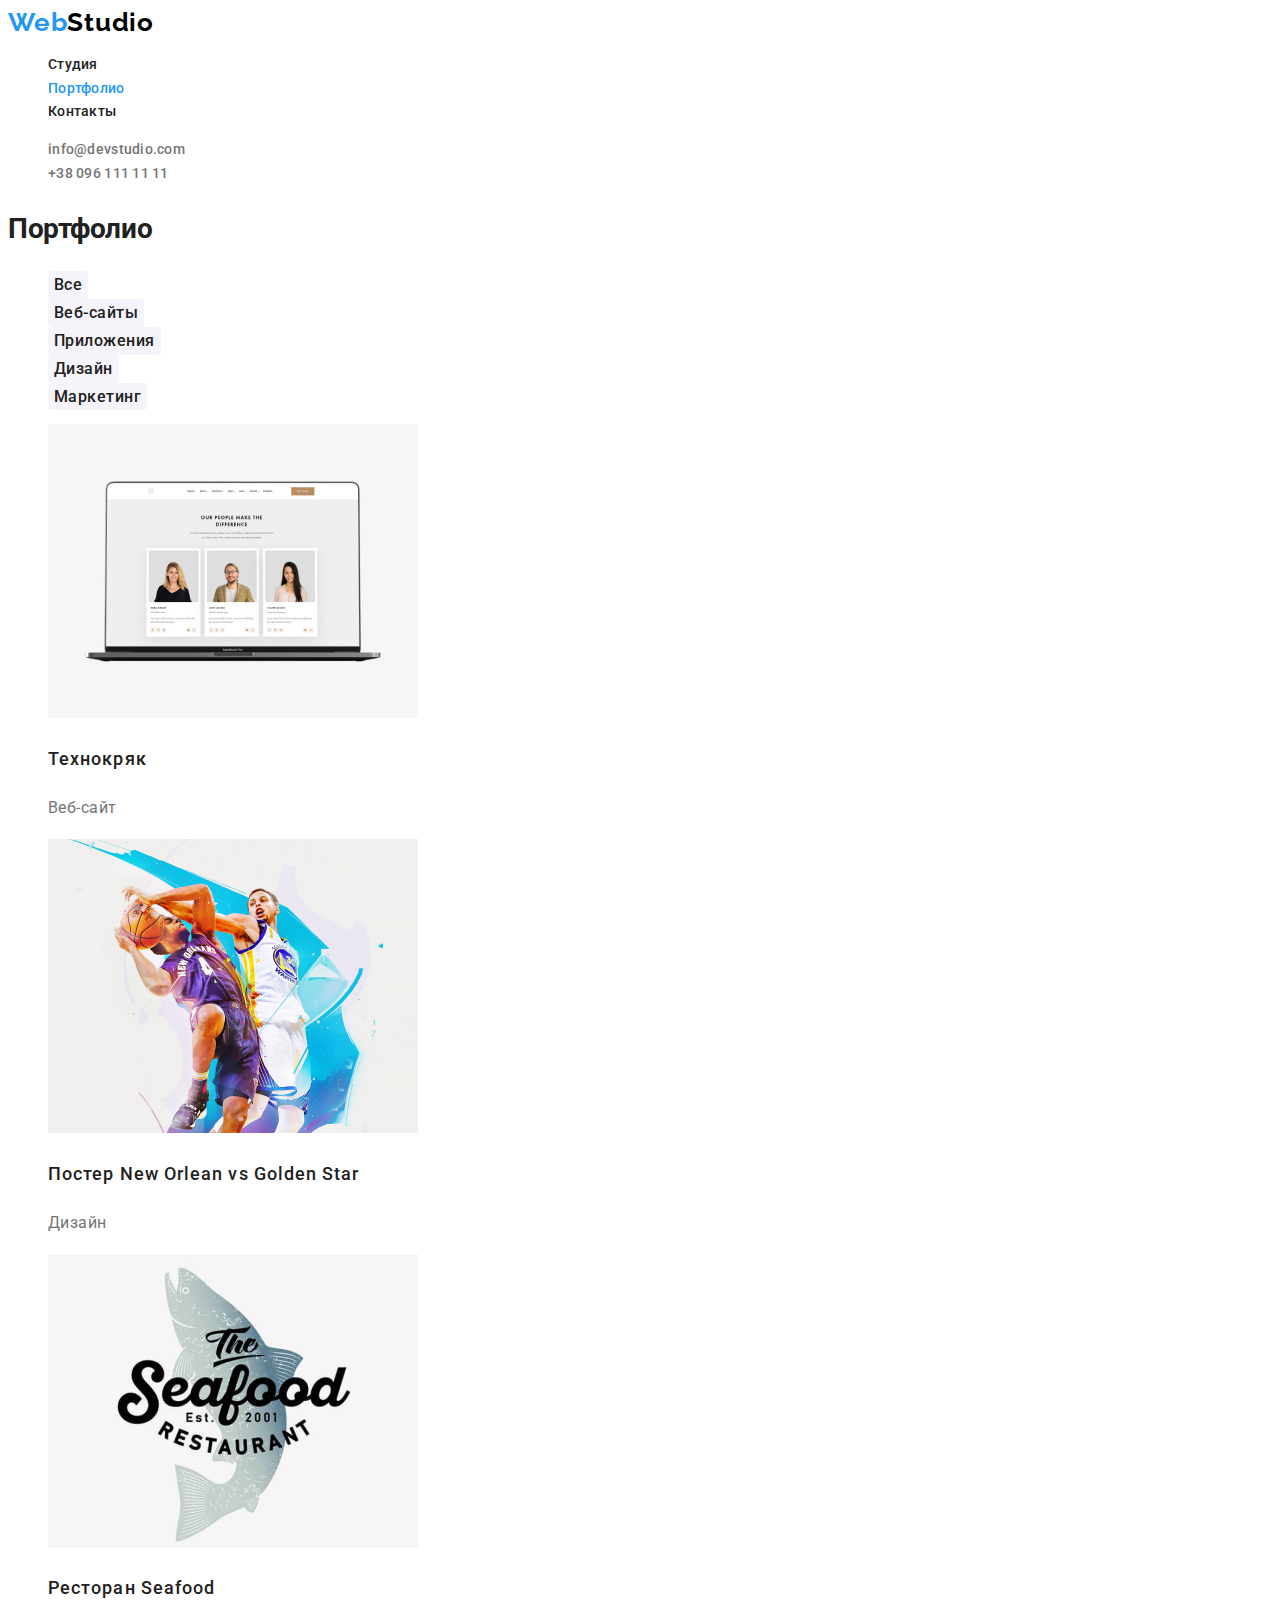
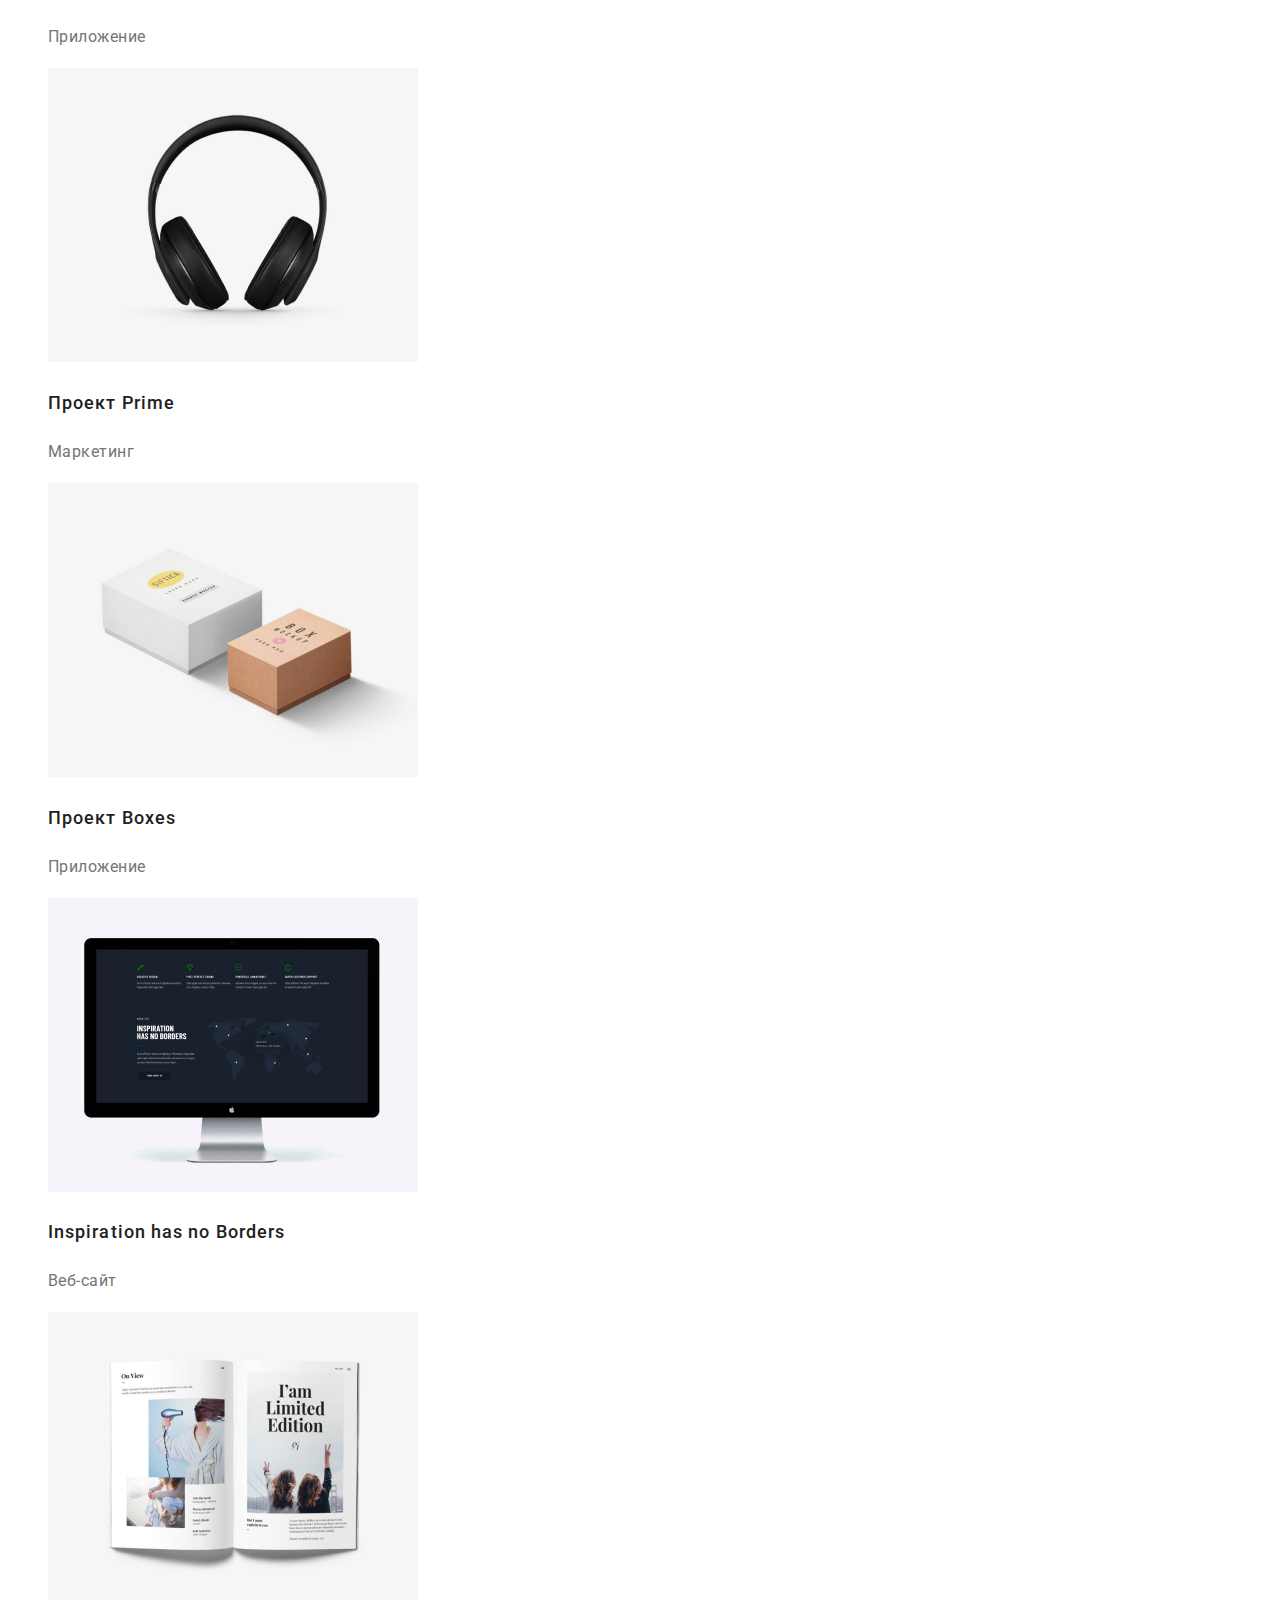
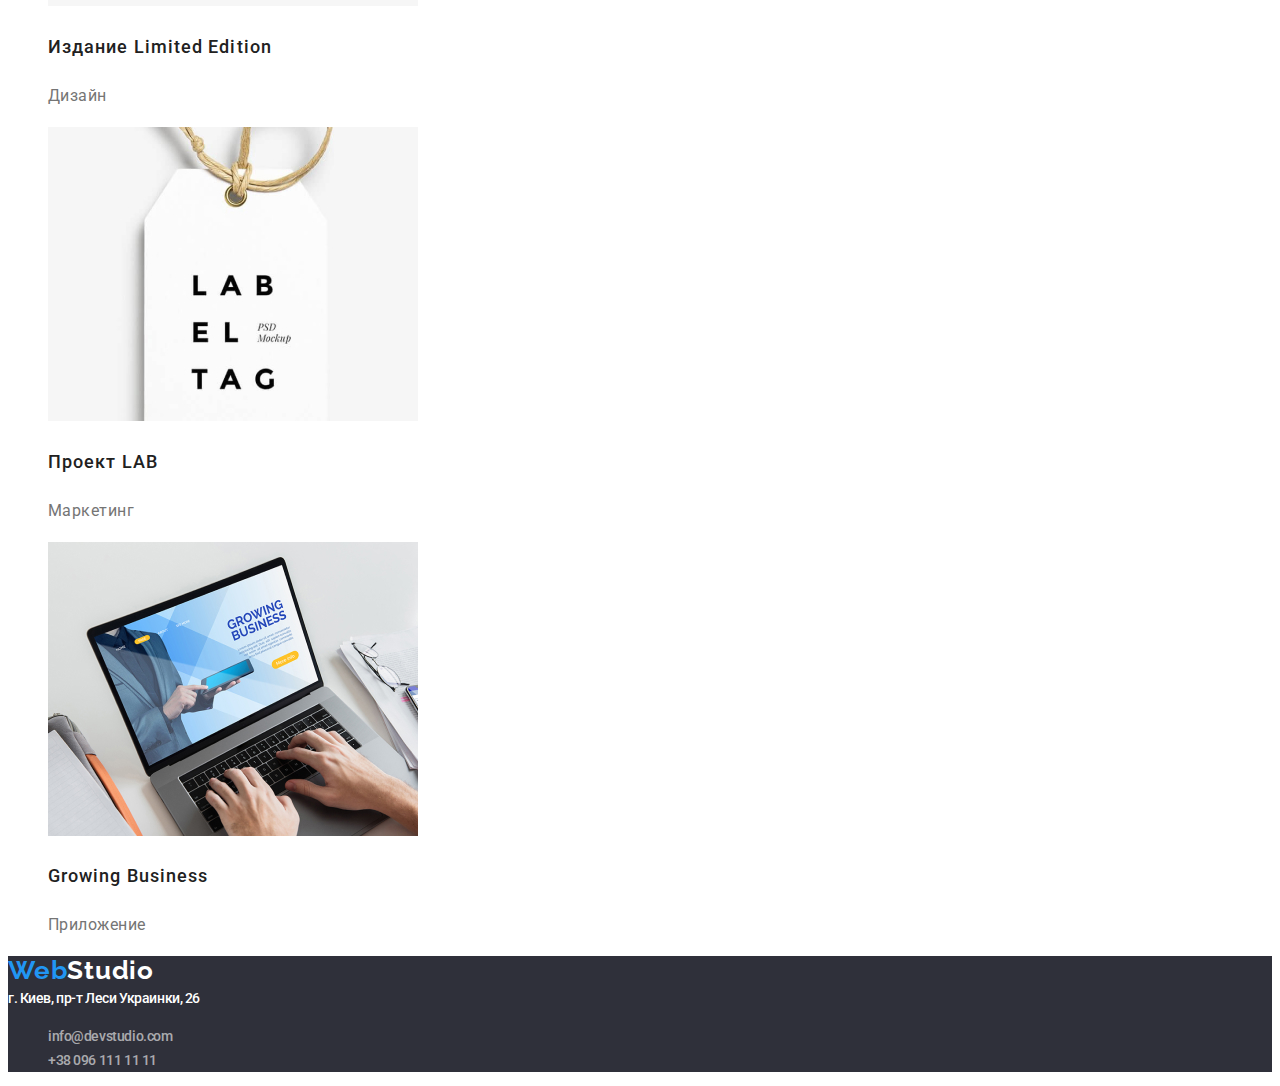
==== portfolio.html @ 0f97ceca "Adding files" ====
<!DOCTYPE html>
<html lang="en">
  <head>
    <meta charset="UTF-8" />
    <meta http-equiv="X-UA-Compatible" content="IE=edge" />
    <meta name="viewport" content="width=device-width, initial-scale=1.0" />
    <title>WebStudio</title>
    <link rel="preconnect" href="https://fonts.googleapis.com" />
    <link rel="preconnect" href="https://fonts.gstatic.com" crossorigin />
    <link
      href="https://fonts.googleapis.com/css2?family=Raleway:wght@700&family=Roboto:wght@400;500;700;900&display=swap"
      rel="stylesheet"
    />
    <link rel="stylesheet" href="./css/styles.css" />
  </head>
  <body class="portbody">
    <!-- Header -->
    <header>
      <nav>
        <!-- Logo -->
        <a href="./index.html" class="logo">
          <span class="logoweb">Web</span>Studio
        </a>
        <!-- Buttons -->
        <ul>
          <li>
            <a href="./index.html" class="buttons linkcolor"> Студия </a>
          </li>
          <li>
            <a href="./portfolio.html" class="buttons linkcolor current">
              Портфолио
            </a>
          </li>
          <li>
            <a href="" class="buttons linkcolor"> Контакты </a>
          </li>
        </ul>
      </nav>
      <!-- Contacts -->
      <ul>
        <li>
          <a href="mailto:info@devstudio.com" class="buttons contactcolor">
            info@devstudio.com
          </a>
        </li>
        <li>
          <a href="tel:+380961111111" class="buttons contactcolor">
            +38 096 111 11 11
          </a>
        </li>
      </ul>
    </header>
    <main>
      <h1>Портфолио</h1>
      <ul>
        <li><button type="button">Все</button></li>
        <li><button type="button">Веб-сайты</button></li>
        <li><button type="button">Приложения</button></li>
        <li><button type="button">Дизайн</button></li>
        <li><button type="button">Маркетинг</button></li>
      </ul>
      <ul>
        <li>
          <img src="./images/img.jpg" alt="laptop" width="370" />
          <h2>Технокряк</h2>
          <p>Веб-сайт</p>
        </li>
        <li>
          <img src="./images/img-1.jpg" alt="laptop" width="370" />
          <h2>Постер New Orlean vs Golden Star</h2>
          <p>Дизайн</p>
        </li>
        <li>
          <img src="./images/img-2.jpg" alt="laptop" width="370" />
          <h2>Ресторан Seafood</h2>
          <p>Приложение</p>
        </li>
        <li>
          <img src="./images/img-3.jpg" alt="laptop" width="370" />
          <h2>Проект Prime</h2>
          <p>Маркетинг</p>
        </li>
        <li>
          <img src="./images/img-4.jpg" alt="laptop" width="370" />
          <h2>Проект Boxes</h2>
          <p>Приложение</p>
        </li>
        <li>
          <img src="./images/img-5.jpg" alt="laptop" width="370" />
          <h2>Inspiration has no Borders</h2>
          <p>Веб-сайт</p>
        </li>
        <li>
          <img src="./images/img-6.jpg" alt="laptop" width="370" />
          <h2>Издание Limited Edition</h2>
          <p>Дизайн</p>
        </li>
        <li>
          <img src="./images/img-7.jpg" alt="laptop" width="370" />
          <h2>Проект LAB</h2>
          <p>Маркетинг</p>
        </li>
        <li>
          <img src="./images/img-8.jpg" alt="laptop" width="370" />
          <h2>Growing Business</h2>
          <p>Приложение</p>
        </li>
      </ul>
    </main>
    <footer class="banerbgcolor">
      <!-- Logo -->
      <a href="./index.html" class="logo">
        <span class="logoweb">Web</span><span class="studio">Studio</span>
      </a>
      <!--Adress-->
      <address class="adress">г. Киев, пр-т Леси Украинки, 26</address>
      <!-- Contacts -->
      <ul>
        <li>
          <a href="mailto:info@devstudio.com" class="contacts">
            info@devstudio.com
          </a>
        </li>
        <li>
          <a href="tel:+380961111111" class="contacts"> +38 096 111 11 11 </a>
        </li>
      </ul>
    </footer>
  </body>
</html>
---- css/styles.css ----
/* background: #212121;t
background: #FFFFFF;t
background: #757575;t
background: #2196F3;t

background: #000000;t
background: #F5F4FA;t
background: rgba(255, 255, 255, 0.6) ;t
 */
/* 
font-family: 'Raleway', sans-serif;
font-family: 'Roboto', sans-serif; */

:root {
  --first-text-color: #212121;
  --second-text-color: #ffffff;
  --third-text-color: #757575;
  --fourth-text-color: #2196f3;
  --fifth-text-color: #000000;
  --sixth-text-color: #f5f4fa;
  --seventh-text-color: rgba(255, 255, 255, 0.6);
  --eights-text-color: #2f303a;
}
body {
  background-color: var(--second-text-color);
  color: var(--third-text-color);

  font-family: Roboto, sans-serif;
  font-style: normal;
  font-weight: 500;
  letter-spacing: -0.03em;
  font-size: 14px;
  line-height: 1.7;
  list-style: none;
}

.hightitle,
.whatwedotitle,
.teamtitle,
.teammember {
  color: var(--first-text-color);
}
ul {
  list-style: none;
}
a {
  text-decoration: none;
}
/* Logo */

.logo {
  font-family: Raleway, sans-serif;
  font-weight: 700;
  font-size: 26px;
  line-height: 1.15;
  letter-spacing: 0.03em;
  color: var(--fifth-text-color);
}

/* Buttons */ /* Contacts */

.buttons {
  line-height: 1.14;
  letter-spacing: 0.02em;
}
.linkcolor {
  color: var(--first-text-color);
}
.contactcolor {
  color: var(--third-text-color);
}
.linkcolor:hover,
.contactcolor:hover,
.logoweb,
.current {
  color: var(--fourth-text-color);
}
/* Order banner */
.banerbgcolor {
  background-color: var(--eights-text-color);
  /* сделал чтоб видно было текст */
}
.banertitle,
.banerbutton,
.adress,
.studio,
.portbody button:hover,
.portbody button:focus {
  color: var(--second-text-color);
  font-style: normal;
}
.banertitle {
  font-family: Roboto, sans-serif;
  font-weight: 900;
  font-size: 44px;
  line-height: 1.36;
  text-align: center;
  letter-spacing: 0.06em;
  text-transform: uppercase;
}
.banerbutton {
  background-color: var(--fourth-text-color);
  font-family: Roboto, sans-serif;
  font-weight: 700;
  font-size: 16px;
  line-height: 1.87;
  display: flex;
  align-items: center;
  text-align: center;
  letter-spacing: 0.06em;
  cursor: pointer;
}
/* Highlights */
.hightitle {
  font-size: 14px;
  line-height: 1.14;
  letter-spacing: 0.03em;
  text-transform: uppercase;
}
/* What we do */
.whatwedotitle,
.teamtitle {
  font-size: 36px;
  line-height: 1.17;
  text-align: center;
  letter-spacing: 0.03em;
}
/* Team */
.teammember,
.teamrole {
  font-size: 16px;
  line-height: 1.19;
  text-align: center;
  letter-spacing: 0.03em;
}
.teamrole {
  font-weight: 400;
}

/* Contacts */
.contacts {
  color: var(--seventh-text-color);
}
main p {
  font-weight: 400;
}
/* -------------------------------------- */
/* Portfolio page */
.portbody {
  color: var(--first-text-color);
}

.portbody button {
  background-color: var(--sixth-text-color);
  color: var(--first-text-color);
  font-family: Roboto, sans-serif;
  font-weight: 500;
  font-size: 16px;
  line-height: 1.62;
  text-align: center;
  letter-spacing: 0.03em;
  cursor: pointer;
  border-style: none;
  border-radius: 4px;
}
.portbody button:hover,
.portbody button:focus {
  background-color: var(--fourth-text-color);
  box-shadow: 0 4px 2px -1px rgba(172, 186, 198, 0.418);
}
.portbody h2 {
  font-weight: 500;
  font-size: 18px;
  line-height: 2;
  letter-spacing: 0.06em;
}
.portbody p {
  color: var(--third-text-color);
  font-weight: 400;
  font-size: 16px;
  line-height: 1.87;
  letter-spacing: 0.03em;
}
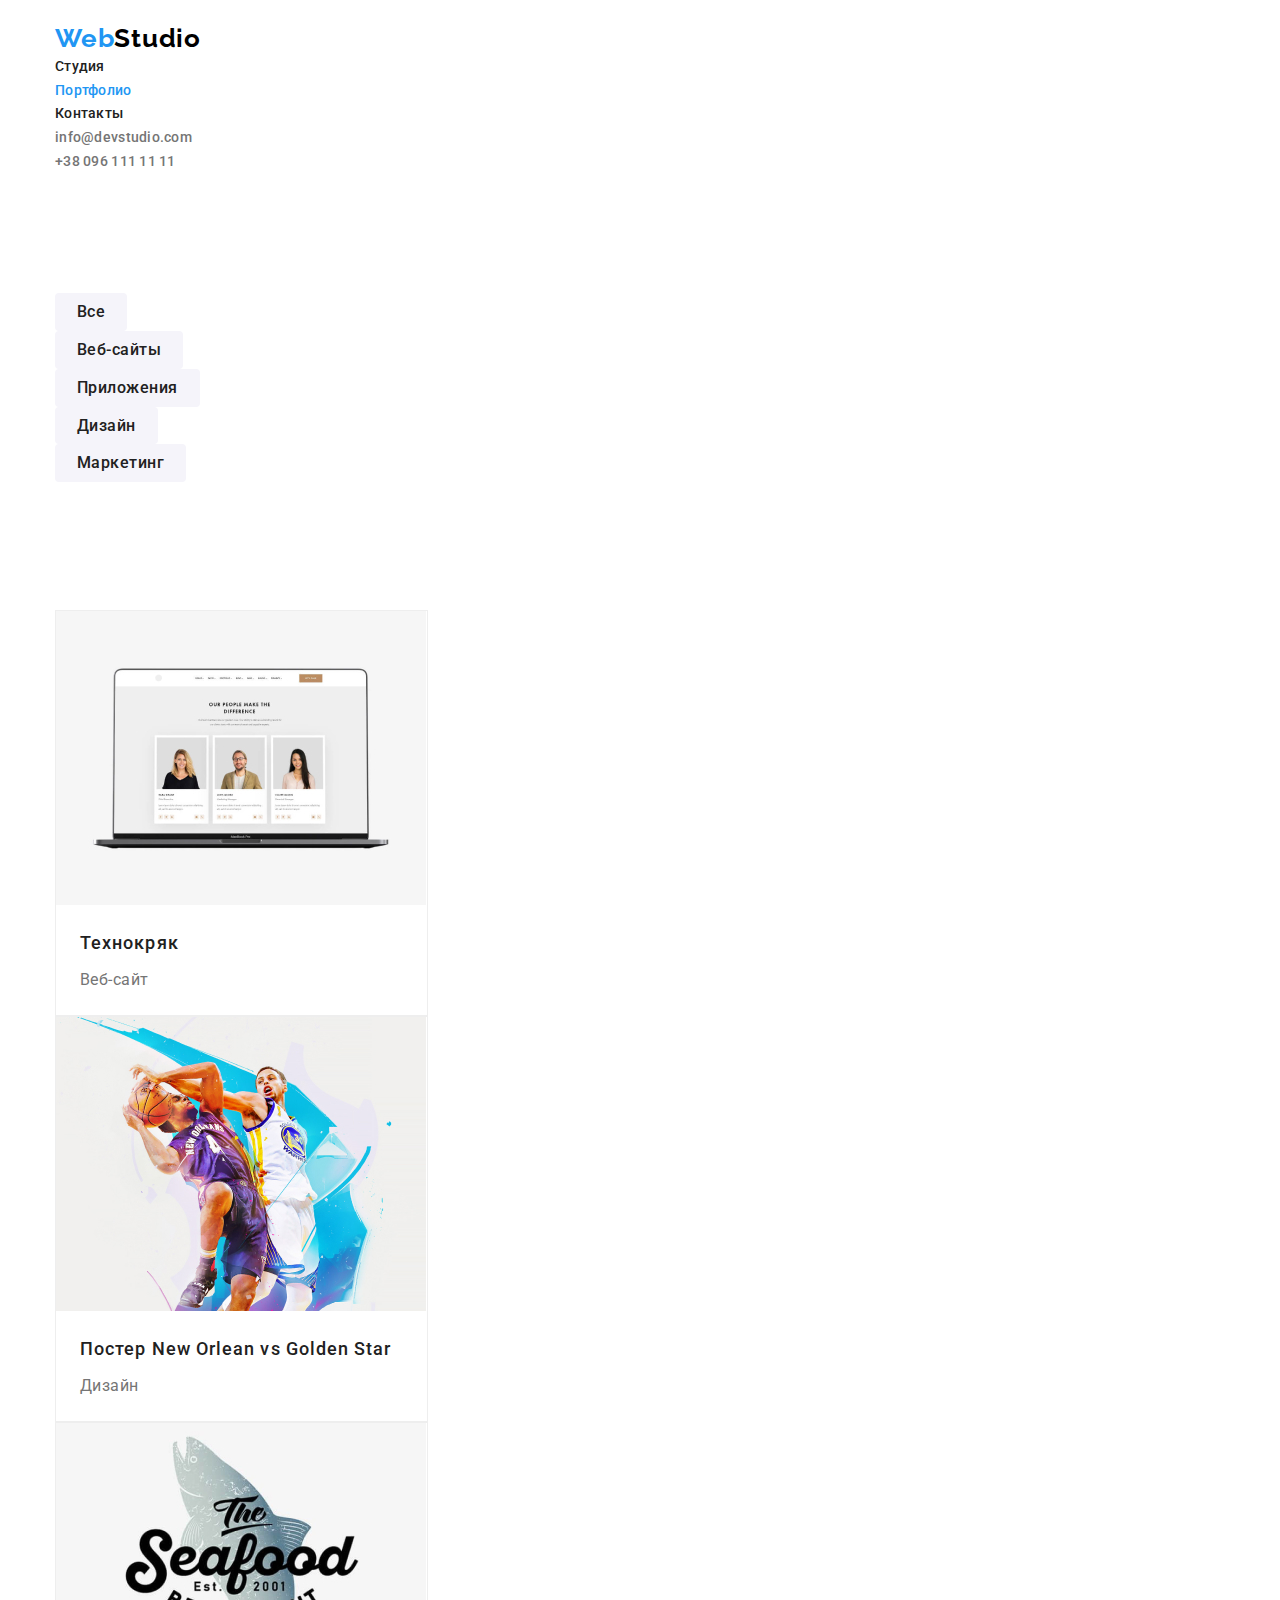
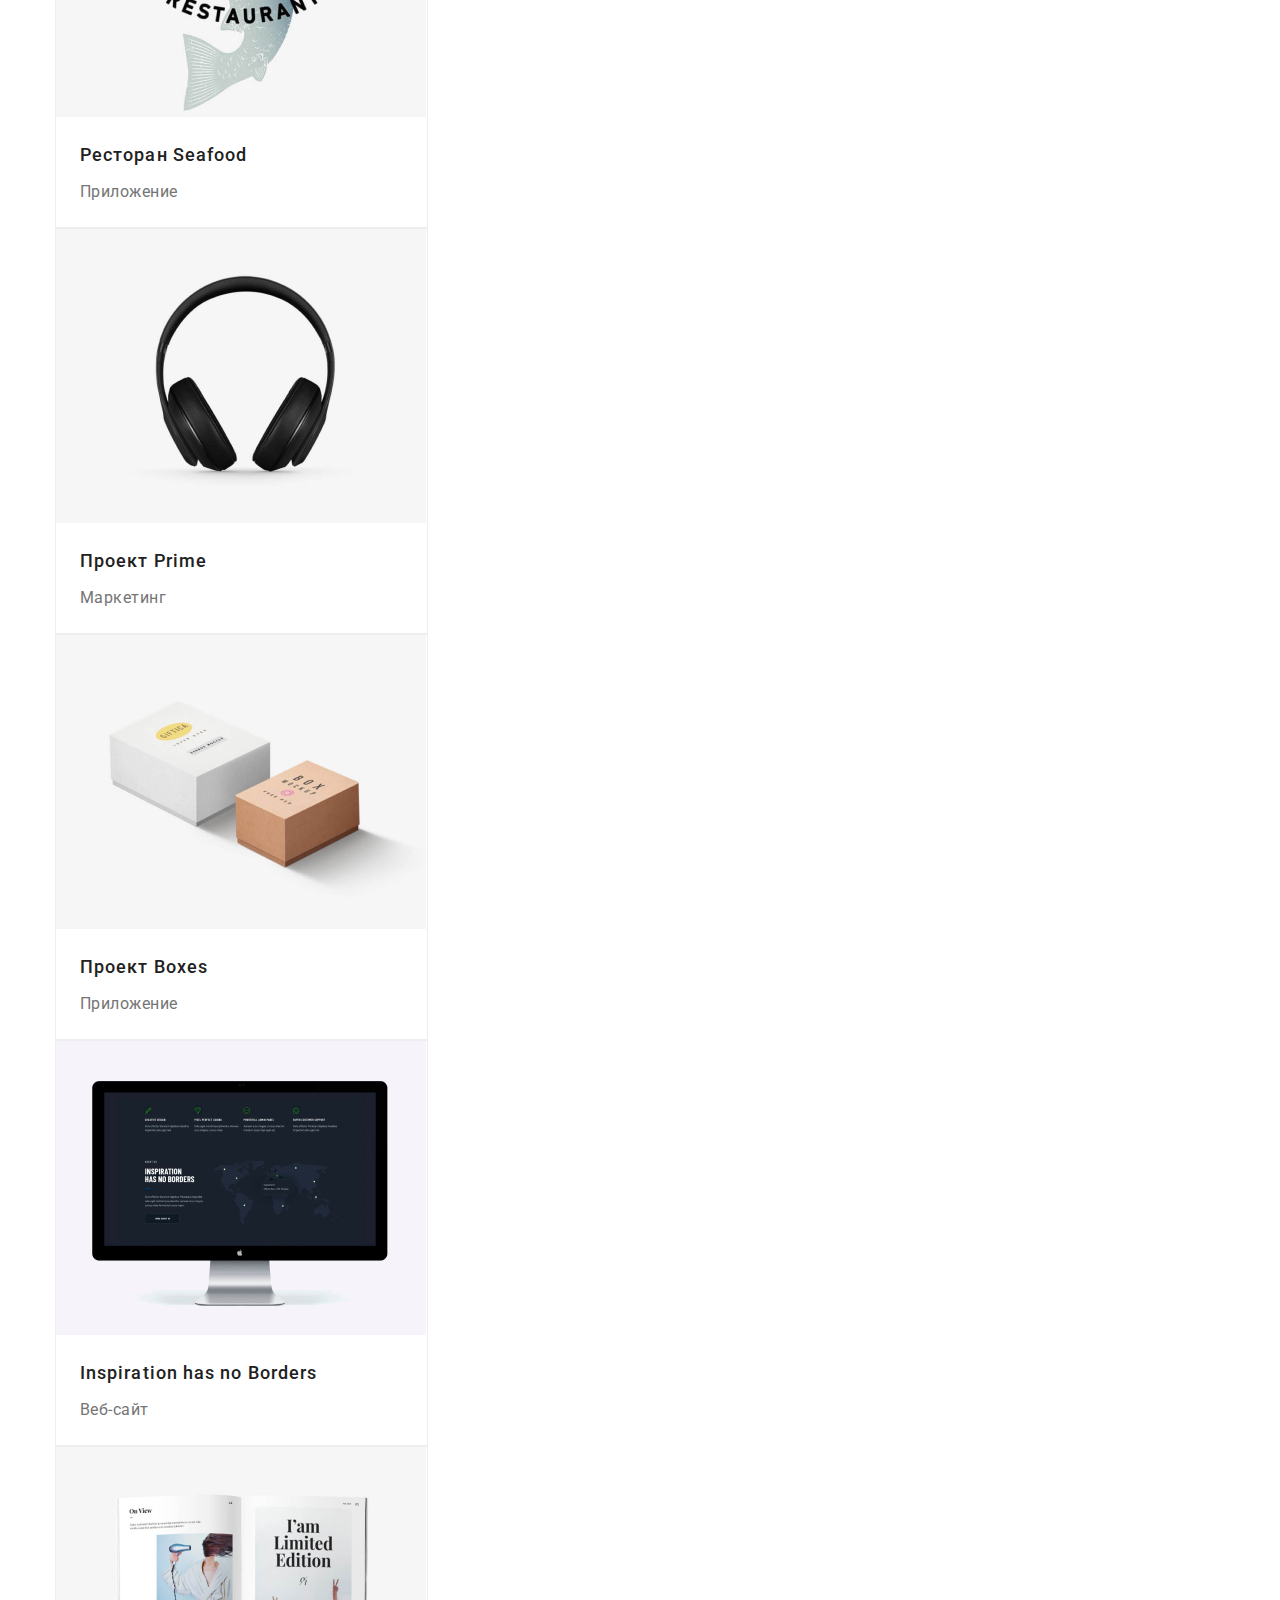
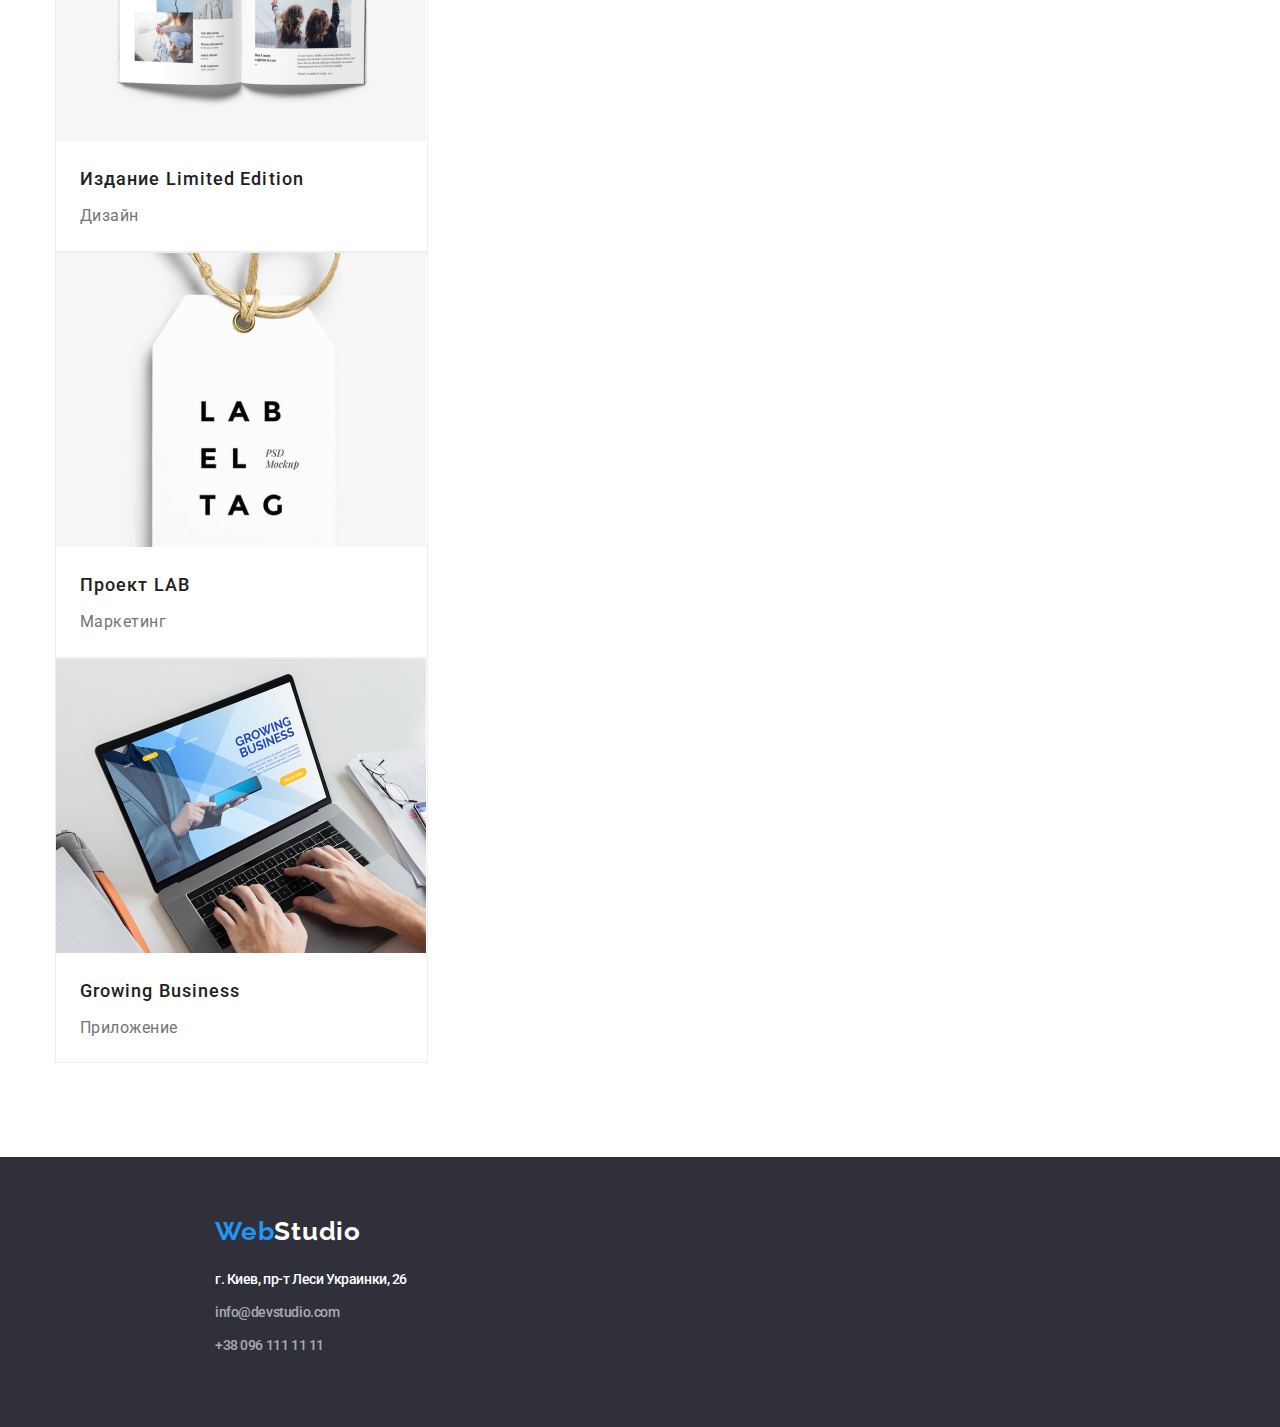
==== commit 197e243a: "Adding block model" ====
--- a/portfolio.html
+++ b/portfolio.html
@@ -11,120 +11,131 @@
       href="https://fonts.googleapis.com/css2?family=Raleway:wght@700&family=Roboto:wght@400;500;700;900&display=swap"
       rel="stylesheet"
     />
+    <link
+      rel="stylesheet"
+      href="https://cdnjs.cloudflare.com/ajax/libs/modern-normalize/0.6.0/modern-normalize.min.css"
+    />
+    <link rel="stylesheet" href="./css/res.css" />
     <link rel="stylesheet" href="./css/styles.css" />
   </head>
   <body class="portbody">
     <!-- Header -->
     <header>
-      <nav>
-        <!-- Logo -->
-        <a href="./index.html" class="logo">
-          <span class="logoweb">Web</span>Studio
-        </a>
-        <!-- Buttons -->
+      <div class="container header-pos">
+        <nav>
+          <!-- Logo -->
+          <a href="./index.html" class="logo">
+            <span class="logoweb">Web</span>Studio
+          </a>
+          <!-- Buttons -->
+          <ul>
+            <li>
+              <a href="./index.html" class="buttons linkcolor"> Студия </a>
+            </li>
+            <li>
+              <a href="./portfolio.html" class="buttons linkcolor current">
+                Портфолио
+              </a>
+            </li>
+            <li>
+              <a href="" class="buttons linkcolor"> Контакты </a>
+            </li>
+          </ul>
+        </nav>
+        <!-- Contacts -->
         <ul>
           <li>
-            <a href="./index.html" class="buttons linkcolor"> Студия </a>
-          </li>
-          <li>
-            <a href="./portfolio.html" class="buttons linkcolor current">
-              Портфолио
+            <a href="mailto:info@devstudio.com" class="buttons contactcolor">
+              info@devstudio.com
             </a>
           </li>
           <li>
-            <a href="" class="buttons linkcolor"> Контакты </a>
+            <a href="tel:+380961111111" class="buttons contactcolor">
+              +38 096 111 11 11
+            </a>
           </li>
         </ul>
-      </nav>
-      <!-- Contacts -->
-      <ul>
-        <li>
-          <a href="mailto:info@devstudio.com" class="buttons contactcolor">
-            info@devstudio.com
-          </a>
-        </li>
-        <li>
-          <a href="tel:+380961111111" class="buttons contactcolor">
-            +38 096 111 11 11
-          </a>
-        </li>
-      </ul>
+      </div>
     </header>
     <main>
-      <h1>Портфолио</h1>
-      <ul>
-        <li><button type="button">Все</button></li>
-        <li><button type="button">Веб-сайты</button></li>
-        <li><button type="button">Приложения</button></li>
-        <li><button type="button">Дизайн</button></li>
-        <li><button type="button">Маркетинг</button></li>
-      </ul>
-      <ul>
-        <li>
-          <img src="./images/img.jpg" alt="laptop" width="370" />
-          <h2>Технокряк</h2>
-          <p>Веб-сайт</p>
-        </li>
-        <li>
-          <img src="./images/img-1.jpg" alt="laptop" width="370" />
-          <h2>Постер New Orlean vs Golden Star</h2>
-          <p>Дизайн</p>
-        </li>
-        <li>
-          <img src="./images/img-2.jpg" alt="laptop" width="370" />
-          <h2>Ресторан Seafood</h2>
-          <p>Приложение</p>
-        </li>
-        <li>
-          <img src="./images/img-3.jpg" alt="laptop" width="370" />
-          <h2>Проект Prime</h2>
-          <p>Маркетинг</p>
-        </li>
-        <li>
-          <img src="./images/img-4.jpg" alt="laptop" width="370" />
-          <h2>Проект Boxes</h2>
-          <p>Приложение</p>
-        </li>
-        <li>
-          <img src="./images/img-5.jpg" alt="laptop" width="370" />
-          <h2>Inspiration has no Borders</h2>
-          <p>Веб-сайт</p>
-        </li>
-        <li>
-          <img src="./images/img-6.jpg" alt="laptop" width="370" />
-          <h2>Издание Limited Edition</h2>
-          <p>Дизайн</p>
-        </li>
-        <li>
-          <img src="./images/img-7.jpg" alt="laptop" width="370" />
-          <h2>Проект LAB</h2>
-          <p>Маркетинг</p>
-        </li>
-        <li>
-          <img src="./images/img-8.jpg" alt="laptop" width="370" />
-          <h2>Growing Business</h2>
-          <p>Приложение</p>
-        </li>
-      </ul>
+      <div class="container">
+        <h1 hidden>Портфолио</h1>
+        <ul class="buttonsfilt">
+          <li><button type="button">Все</button></li>
+          <li><button type="button">Веб-сайты</button></li>
+          <li><button type="button">Приложения</button></li>
+          <li><button type="button">Дизайн</button></li>
+          <li><button type="button">Маркетинг</button></li>
+        </ul>
+        <ul class="portlist section">
+          <li>
+            <img src="./images/img.jpg" alt="laptop" width="370" />
+            <h2>Технокряк</h2>
+            <p>Веб-сайт</p>
+          </li>
+          <li>
+            <img src="./images/img-1.jpg" alt="laptop" width="370" />
+            <h2>Постер New Orlean vs Golden Star</h2>
+            <p>Дизайн</p>
+          </li>
+          <li>
+            <img src="./images/img-2.jpg" alt="laptop" width="370" />
+            <h2>Ресторан Seafood</h2>
+            <p>Приложение</p>
+          </li>
+          <li>
+            <img src="./images/img-3.jpg" alt="laptop" width="370" />
+            <h2>Проект Prime</h2>
+            <p>Маркетинг</p>
+          </li>
+          <li>
+            <img src="./images/img-4.jpg" alt="laptop" width="370" />
+            <h2>Проект Boxes</h2>
+            <p>Приложение</p>
+          </li>
+          <li>
+            <img src="./images/img-5.jpg" alt="laptop" width="370" />
+            <h2>Inspiration has no Borders</h2>
+            <p>Веб-сайт</p>
+          </li>
+          <li>
+            <img src="./images/img-6.jpg" alt="laptop" width="370" />
+            <h2>Издание Limited Edition</h2>
+            <p>Дизайн</p>
+          </li>
+          <li>
+            <img src="./images/img-7.jpg" alt="laptop" width="370" />
+            <h2>Проект LAB</h2>
+            <p>Маркетинг</p>
+          </li>
+          <li>
+            <img src="./images/img-8.jpg" alt="laptop" width="370" />
+            <h2>Growing Business</h2>
+            <p>Приложение</p>
+          </li>
+        </ul>
+      </div>
     </main>
-    <footer class="banerbgcolor">
-      <!-- Logo -->
-      <a href="./index.html" class="logo">
-        <span class="logoweb">Web</span><span class="studio">Studio</span>
-      </a>
-      <!--Adress-->
-      <address class="adress">г. Киев, пр-т Леси Украинки, 26</address>
-      <!-- Contacts -->
-      <ul>
-        <li>
-          <a href="mailto:info@devstudio.com" class="contacts">
-            info@devstudio.com
-          </a>
-        </li>
-        <li>
-          <a href="tel:+380961111111" class="contacts"> +38 096 111 11 11 </a>
-        </li>
-      </ul>
+    <footer class="footer">
+      <div class="container">
+        <!-- Logo -->
+        <a href="./index.html" class="logo">
+          <span class="logoweb">Web</span><span class="studio">Studio</span>
+        </a>
+        <!--Adress-->
+        <address class="adress">г. Киев, пр-т Леси Украинки, 26</address>
+        <!-- Contacts -->
+        <ul>
+          <li>
+            <a href="mailto:info@devstudio.com" class="contacts">
+              info@devstudio.com
+            </a>
+          </li>
+          <li>
+            <a href="tel:+380961111111" class="contacts"> +38 096 111 11 11 </a>
+          </li>
+        </ul>
+      </div>
     </footer>
   </body>
 </html>
--- a/css/res.css
+++ b/css/res.css
@@ -0,0 +1,92 @@
+p,
+h1,
+h2,
+h3,
+h4,
+h5,
+h6 {
+  margin: 0;
+}
+ul {
+  margin: 0;
+  padding: 0;
+}
+*,
+*:before,
+*:after {
+  box-sizing: border-box;
+}
+:focus,
+:active {
+  outline: none;
+}
+a:focus,
+a:active {
+  outline: none;
+}
+nav,
+footer,
+header,
+aside {
+  display: block;
+}
+html,
+body {
+  height: 100%;
+  width: 100%;
+  font-size: 100%;
+  line-height: 1;
+  font-size: 14px;
+  -ms-text-size-adjust: 100%;
+  -moz-text-size-adjust: 100%;
+  -webkit-text-size-adjust: 100%;
+}
+input,
+button,
+textarea {
+  font-family: inherit;
+}
+input::-ms-clear {
+  display: none;
+}
+button {
+  cursor: pointer;
+}
+button::-moz-focus-inner {
+  padding: 0;
+  border: 0;
+}
+a,
+a:visited,
+a:hover {
+  text-decoration: none;
+}
+ul,
+li {
+  list-style: none;
+}
+img {
+  vertical-align: top;
+}
+h1,
+h2,
+h3,
+h4,
+h5,
+h6 {
+  font-size: inherit;
+  font-weight: 400;
+}
+.visually-hidden {
+  position: absolute;
+  width: 1px;
+  height: 1px;
+  margin: -1px;
+  padding: 0;
+  overflow: hidden;
+  border: 0;
+  clip: rect(0 0 0 0);
+}
+button {
+  cursor: pointer;
+}
--- a/css/styles.css
+++ b/css/styles.css
@@ -46,6 +46,12 @@
 a {
   text-decoration: none;
 }
+/* header */
+.header-pos {
+  padding-top: 24px;
+  padding-bottom: 25px;
+  padding-left: 215px;
+}
 /* Logo */
 
 .logo {
@@ -75,10 +81,22 @@
 .current {
   color: var(--fourth-text-color);
 }
+/* main */
+.container {
+  margin-left: auto;
+  margin-right: auto;
+  width: 1200px;
+  padding-left: 15px;
+  padding-right: 15px;
+}
 /* Order banner */
-.banerbgcolor {
+.baner {
   background-color: var(--eights-text-color);
-  /* сделал чтоб видно было текст */
+  padding-top: 200px;
+  padding-bottom: 200px;
+  width: 1600px;
+  margin-left: auto;
+  margin-right: auto;
 }
 .banertitle,
 .banerbutton,
@@ -97,6 +115,10 @@
   text-align: center;
   letter-spacing: 0.06em;
   text-transform: uppercase;
+  width: 696px;
+  margin-left: auto;
+  margin-right: auto;
+  margin-bottom: 30px;
 }
 .banerbutton {
   background-color: var(--fourth-text-color);
@@ -109,31 +131,77 @@
   text-align: center;
   letter-spacing: 0.06em;
   cursor: pointer;
+  width: 200px;
+  height: 50px;
+  padding-top: 10px;
+  padding-bottom: 10px;
+  padding-left: 25px;
+  padding-right: 25px;
+  margin-left: auto;
+  margin-right: auto;
+  justify-content: center;
+  border-radius: 4px;
+  border-style: none;
+}
+.section {
+  width: 1170px;
+  margin-left: auto;
+  margin-right: auto;
+  padding-top: 94px;
+  padding-bottom: 94px;
 }
 /* Highlights */
+.highlights {
+  padding-bottom: 47px;
+}
+.highlights li,
+.highlights p {
+  max-width: 270px;
+}
 .hightitle {
+  font-weight: 700;
   font-size: 14px;
   line-height: 1.14;
   letter-spacing: 0.03em;
   text-transform: uppercase;
+  padding-bottom: 10px;
 }
 /* What we do */
+.whatwedo {
+  padding-top: 47px;
+}
 .whatwedotitle,
 .teamtitle {
   font-size: 36px;
   line-height: 1.17;
   text-align: center;
   letter-spacing: 0.03em;
+  padding-bottom: 50px;
 }
 /* Team */
+.team li {
+  width: 270px;
+  box-shadow: 0 4px 2px -1px rgba(172, 186, 198);
+  border-style: none;
+  border-radius: 4px;
+}
+.teammember {
+  font-weight: 500;
+}
+.teamtitle {
+  padding-bottom: 50px;
+}
 .teammember,
 .teamrole {
   font-size: 16px;
   line-height: 1.19;
   text-align: center;
   letter-spacing: 0.03em;
+  margin-top: 30px;
 }
 .teamrole {
+  margin-top: 10px;
+  padding-bottom: 30px;
   font-weight: 400;
 }
 
@@ -149,7 +217,10 @@
 .portbody {
   color: var(--first-text-color);
 }
-
+.buttonsfilt {
+  padding-top: 94px;
+  padding-bottom: 34px;
+}
 .portbody button {
   background-color: var(--sixth-text-color);
   color: var(--first-text-color);
@@ -162,11 +233,15 @@
   cursor: pointer;
   border-style: none;
   border-radius: 4px;
+  padding-bottom: 6px;
+  padding-top: 6px;
+  padding-left: 22px;
+  padding-right: 22px;
 }
 .portbody button:hover,
 .portbody button:focus {
   background-color: var(--fourth-text-color);
-  box-shadow: 0 4px 2px -1px rgba(172, 186, 198, 0.418);
+  box-shadow: 0 4px 2px -1px rgba(172, 186, 198);
 }
 .portbody h2 {
   font-weight: 500;
@@ -181,3 +256,38 @@
   line-height: 1.87;
   letter-spacing: 0.03em;
 }
+.portlist h2 {
+  padding-left: 24px;
+  padding-right: 24px;
+  padding-bottom: 4px;
+  padding-top: 20px;
+}
+.portlist p {
+  padding-left: 24px;
+  padding-right: 24px;
+  padding-bottom: 20px;
+}
+.portlist li {
+  padding-left: 0;
+  border-style: solid;
+  border-width: 1px;
+  border-color: #eeeeee;
+  width: 373px;
+}
+.footer {
+  width: 1600px;
+  margin-left: auto;
+  margin-right: auto;
+  background-color: var(--eights-text-color);
+  padding-top: 60px;
+  padding-bottom: 60px;
+}
+
+.adress {
+  margin-top: 20px;
+  margin-bottom: 9px;
+}
+.footer li {
+  margin-top: 9px;
+  margin-bottom: 9px;
+}
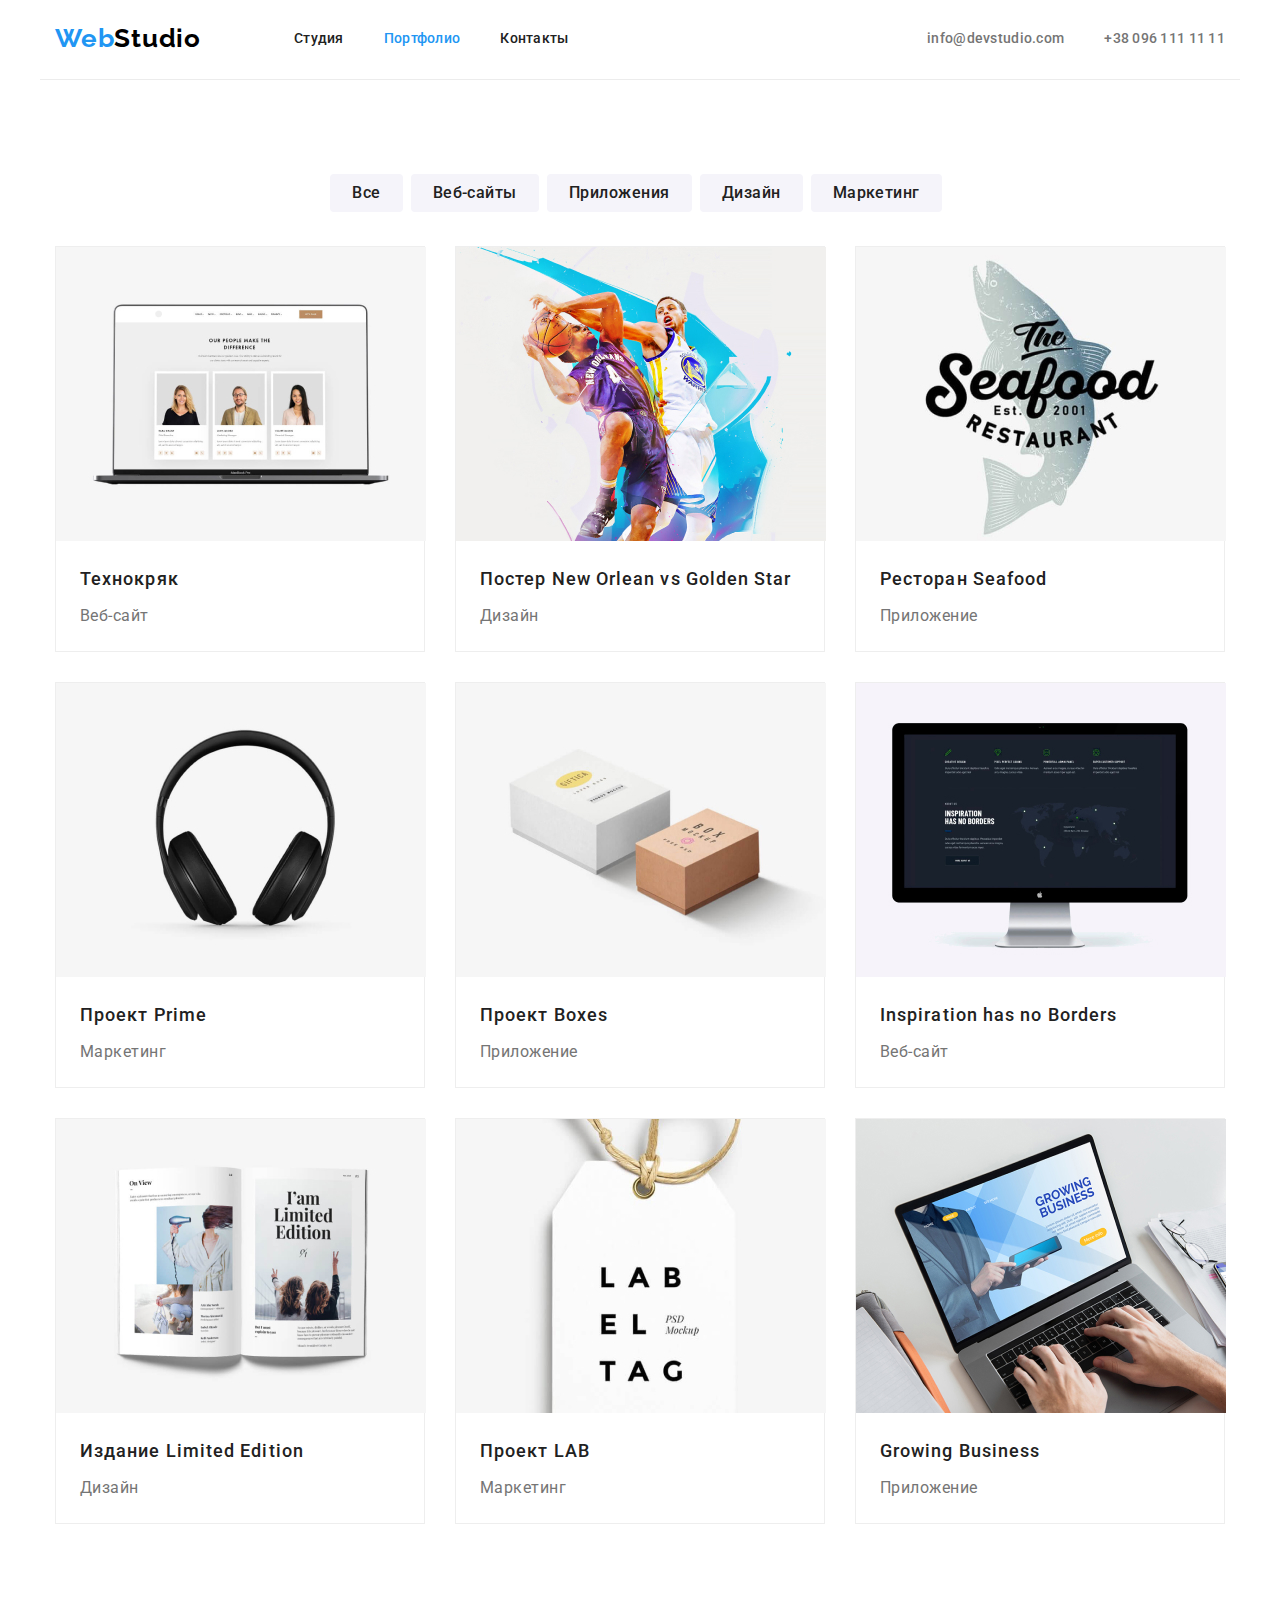
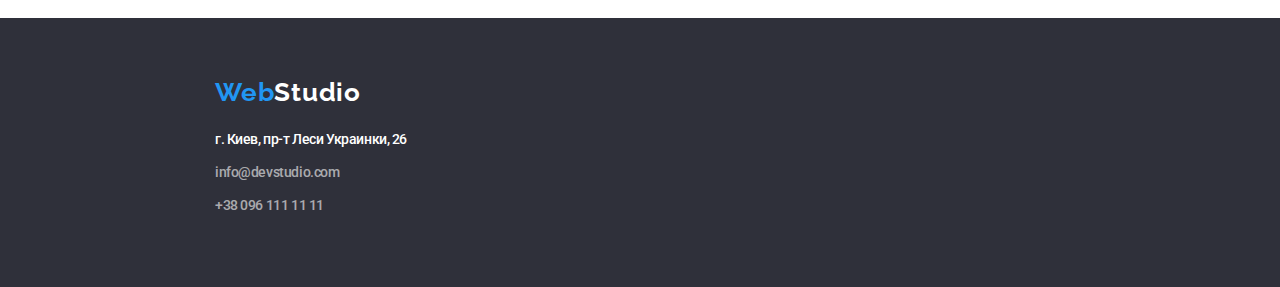
==== commit dea3b804: "Adding flex" ====
--- a/portfolio.html
+++ b/portfolio.html
@@ -22,7 +22,7 @@
     <!-- Header -->
     <header>
       <div class="container header-pos">
-        <nav>
+        <nav class="nav">
           <!-- Logo -->
           <a href="./index.html" class="logo">
             <span class="logoweb">Web</span>Studio
@@ -65,9 +65,9 @@
           <li><button type="button">Веб-сайты</button></li>
           <li><button type="button">Приложения</button></li>
           <li><button type="button">Дизайн</button></li>
-          <li><button type="button">Маркетинг</button></li>
+          <li><button on type="button">Маркетинг</button></li>
         </ul>
-        <ul class="portlist section">
+        <ul class="portlist">
           <li>
             <img src="./images/img.jpg" alt="laptop" width="370" />
             <h2>Технокряк</h2>
--- a/css/styles.css
+++ b/css/styles.css
@@ -20,6 +20,7 @@
   --sixth-text-color: #f5f4fa;
   --seventh-text-color: rgba(255, 255, 255, 0.6);
   --eights-text-color: #2f303a;
+  --ninth-text-color: #ececec;
 }
 body {
   background-color: var(--second-text-color);
@@ -47,10 +48,37 @@
   text-decoration: none;
 }
 /* header */
+
 .header-pos {
   padding-top: 24px;
   padding-bottom: 25px;
   padding-left: 215px;
+  display: flex;
+  border-style: solid;
+  border-width: 0.5px;
+  border-top-width: 0;
+  border-left-width: 0;
+  border-right-width: 0;
+  border-bottom-color: var(--ninth-text-color);
+}
+.header-pos ul,
+.header-pos,
+nav,
+.highlights ul,
+.whatwedo ul,
+.team ul,
+.buttonsfilt {
+  align-items: center;
+  display: flex;
+}
+.highlights ul,
+.whatwedo ul,
+.team ul,
+.buttonsfilt {
+  justify-content: center;
+}
+.header-pos li:not(:last-child) {
+  margin-right: 40px;
 }
 /* Logo */
 
@@ -74,6 +102,12 @@
 }
 .contactcolor {
   color: var(--third-text-color);
+}
+.logo {
+  margin-right: 93px;
+}
+.nav {
+  margin-right: auto;
 }
 .linkcolor:hover,
 .contactcolor:hover,
@@ -155,8 +189,13 @@
   padding-bottom: 47px;
 }
 .highlights li,
+.whatwedo li,
+.team li {
+  margin-right: 30px;
+}
+.highlights li,
 .highlights p {
-  max-width: 270px;
+  width: 270px;
 }
 .hightitle {
   font-weight: 700;
@@ -179,6 +218,14 @@
   padding-bottom: 50px;
 }
 /* Team */
+.team {
+  background-color: var(--sixth-text-color);
+}
+.team.container.section {
+  padding-left: 215px;
+  padding-right: 215px;
+  width: 1600px;
+}
 .team li {
   width: 270px;
   box-shadow: 0 4px 2px -1px rgba(172, 186, 198);
@@ -220,6 +267,9 @@
 .buttonsfilt {
   padding-top: 94px;
   padding-bottom: 34px;
+}
+.buttonsfilt li {
+  margin-right: 8px;
 }
 .portbody button {
   background-color: var(--sixth-text-color);
@@ -272,7 +322,25 @@
   border-style: solid;
   border-width: 1px;
   border-color: #eeeeee;
-  width: 373px;
+  width: 370px;
+
+  /* width: calc((100%-60px) / 3);не работает */
+}
+
+.portlist {
+  display: flex;
+  flex-wrap: wrap;
+  margin-bottom: 94px;
+}
+.portlist li {
+  margin-right: 30px;
+  margin-bottom: 30px;
+}
+.portlist :nth-child(3n) {
+  margin-right: 0;
+}
+.portlist :nth-last-child(-n + 3) {
+  margin-bottom: 0;
 }
 .footer {
   width: 1600px;
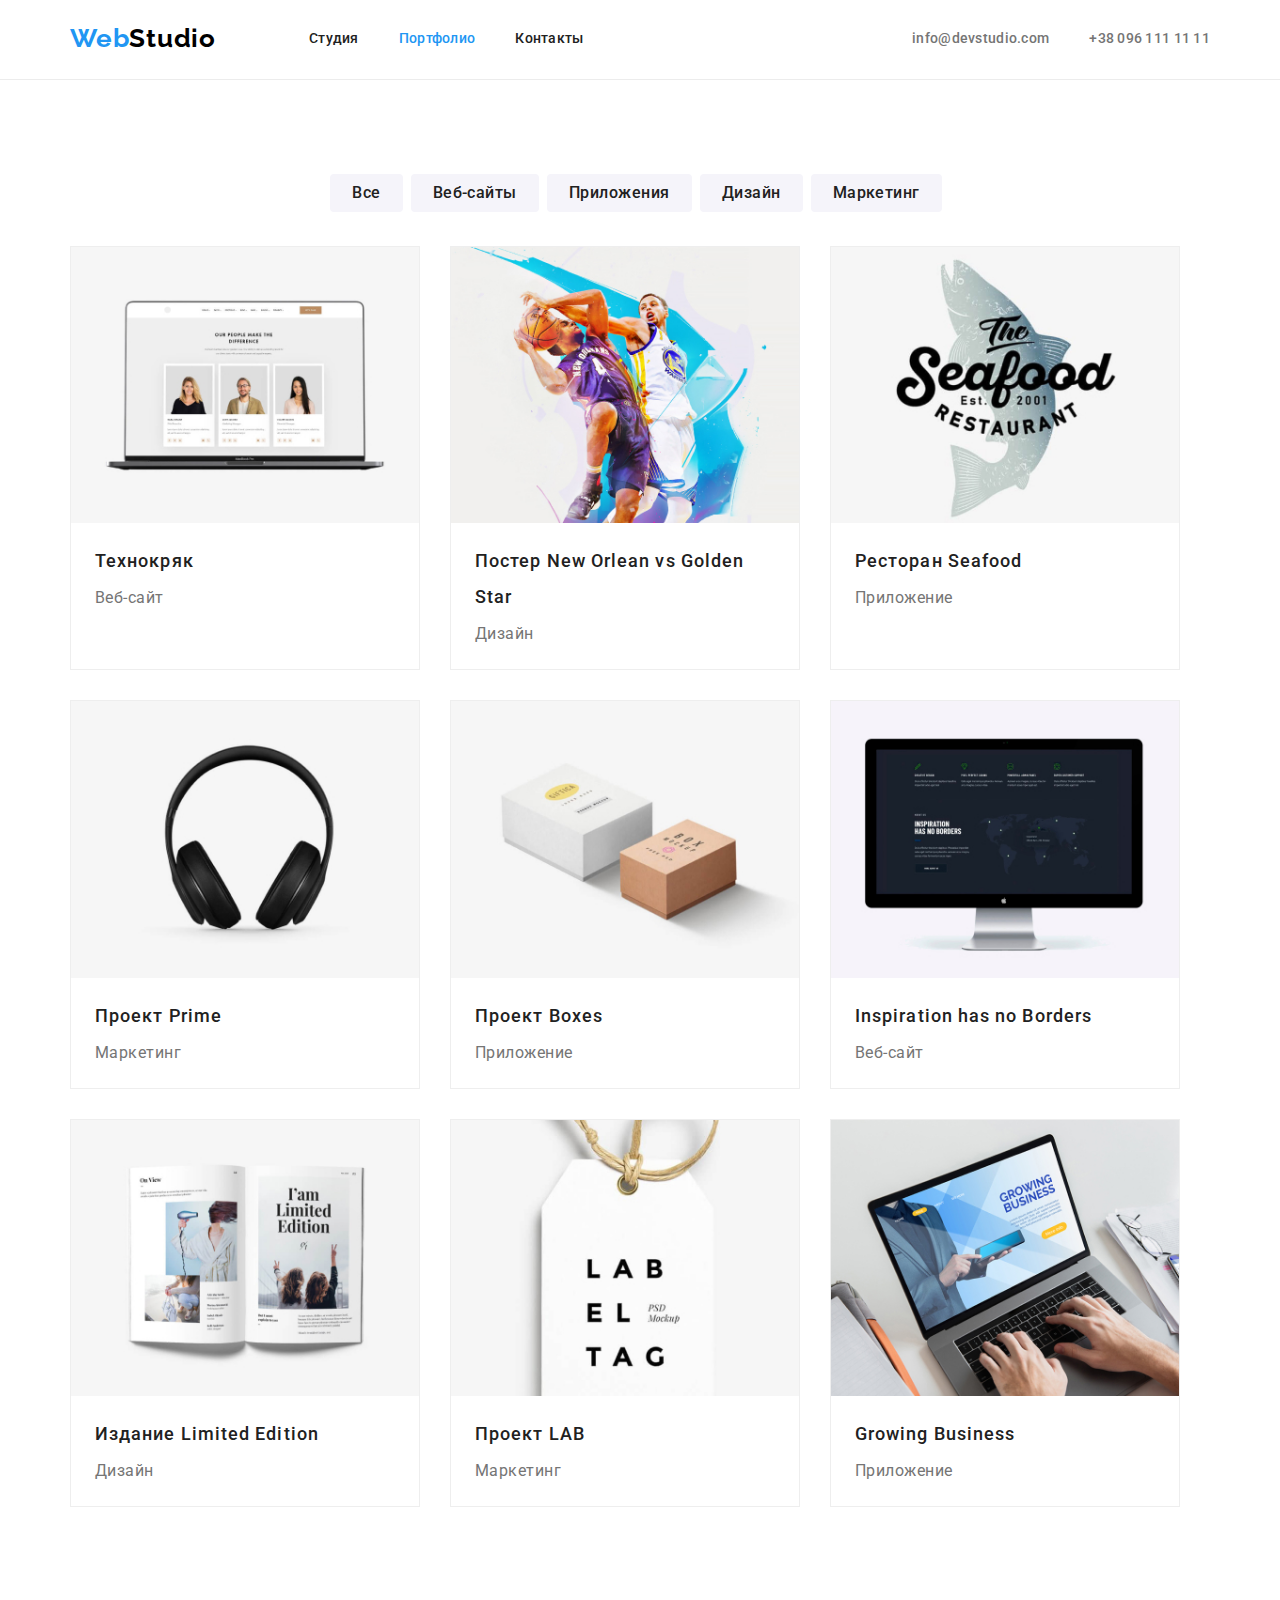
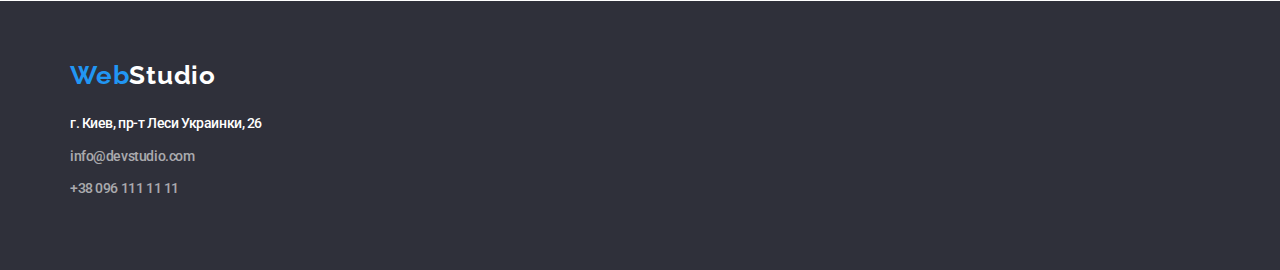
==== commit 989bcb38: "Adding Perfection" ====
--- a/portfolio.html
+++ b/portfolio.html
@@ -20,8 +20,8 @@
   </head>
   <body class="portbody">
     <!-- Header -->
-    <header>
-      <div class="container header-pos">
+    <header class="header-pos">
+      <div class="sectionhead">
         <nav class="nav">
           <!-- Logo -->
           <a href="./index.html" class="logo">
@@ -43,7 +43,7 @@
           </ul>
         </nav>
         <!-- Contacts -->
-        <ul>
+        <ul class="headercontacts">
           <li>
             <a href="mailto:info@devstudio.com" class="buttons contactcolor">
               info@devstudio.com
@@ -57,8 +57,8 @@
         </ul>
       </div>
     </header>
-    <main>
-      <div class="container">
+    <main class="portmain">
+      <section class="sectionportmain">
         <h1 hidden>Портфолио</h1>
         <ul class="buttonsfilt">
           <li><button type="button">Все</button></li>
@@ -69,55 +69,59 @@
         </ul>
         <ul class="portlist">
           <li>
-            <img src="./images/img.jpg" alt="laptop" width="370" />
+            <img
+              src="./images/img.jpg"
+              alt="laptop"
+              width="calc(100% / 3 - 30px)"
+            />
             <h2>Технокряк</h2>
             <p>Веб-сайт</p>
           </li>
           <li>
-            <img src="./images/img-1.jpg" alt="laptop" width="370" />
+            <img src="./images/img-1.jpg" alt="laptop" />
             <h2>Постер New Orlean vs Golden Star</h2>
             <p>Дизайн</p>
           </li>
           <li>
-            <img src="./images/img-2.jpg" alt="laptop" width="370" />
+            <img src="./images/img-2.jpg" alt="laptop" />
             <h2>Ресторан Seafood</h2>
             <p>Приложение</p>
           </li>
           <li>
-            <img src="./images/img-3.jpg" alt="laptop" width="370" />
+            <img src="./images/img-3.jpg" alt="laptop" />
             <h2>Проект Prime</h2>
             <p>Маркетинг</p>
           </li>
           <li>
-            <img src="./images/img-4.jpg" alt="laptop" width="370" />
+            <img src="./images/img-4.jpg" alt="laptop" />
             <h2>Проект Boxes</h2>
             <p>Приложение</p>
           </li>
           <li>
-            <img src="./images/img-5.jpg" alt="laptop" width="370" />
+            <img src="./images/img-5.jpg" alt="laptop" />
             <h2>Inspiration has no Borders</h2>
             <p>Веб-сайт</p>
           </li>
           <li>
-            <img src="./images/img-6.jpg" alt="laptop" width="370" />
+            <img src="./images/img-6.jpg" alt="laptop" />
             <h2>Издание Limited Edition</h2>
             <p>Дизайн</p>
           </li>
           <li>
-            <img src="./images/img-7.jpg" alt="laptop" width="370" />
+            <img src="./images/img-7.jpg" alt="laptop" />
             <h2>Проект LAB</h2>
             <p>Маркетинг</p>
           </li>
           <li>
-            <img src="./images/img-8.jpg" alt="laptop" width="370" />
+            <img src="./images/img-8.jpg" alt="laptop" />
             <h2>Growing Business</h2>
             <p>Приложение</p>
           </li>
         </ul>
-      </div>
+      </section>
     </main>
     <footer class="footer">
-      <div class="container">
+      <div class="sectionfooter">
         <!-- Logo -->
         <a href="./index.html" class="logo">
           <span class="logoweb">Web</span><span class="studio">Studio</span>
--- a/css/styles.css
+++ b/css/styles.css
@@ -52,8 +52,7 @@
 .header-pos {
   padding-top: 24px;
   padding-bottom: 25px;
-  padding-left: 215px;
-  display: flex;
+
   border-style: solid;
   border-width: 0.5px;
   border-top-width: 0;
@@ -61,8 +60,18 @@
   border-right-width: 0;
   border-bottom-color: var(--ninth-text-color);
 }
-.header-pos ul,
+.sectionhead {
+  width: 1170px;
+  margin-left: auto;
+  margin-right: auto;
+  padding-left: 15px;
+  padding-right: 15px;
+}
+
+nav ul,
 .header-pos,
+.headercontacts,
+.sectionhead,
 nav,
 .highlights ul,
 .whatwedo ul,
@@ -116,10 +125,13 @@
   color: var(--fourth-text-color);
 }
 /* main */
-.container {
-  margin-left: auto;
-  margin-right: auto;
-  width: 1200px;
+
+.section {
+  width: 1170px;
+  margin-left: auto;
+  margin-right: auto;
+  padding-top: 94px;
+  padding-bottom: 94px;
   padding-left: 15px;
   padding-right: 15px;
 }
@@ -128,7 +140,6 @@
   background-color: var(--eights-text-color);
   padding-top: 200px;
   padding-bottom: 200px;
-  width: 1600px;
   margin-left: auto;
   margin-right: auto;
 }
@@ -149,7 +160,9 @@
   text-align: center;
   letter-spacing: 0.06em;
   text-transform: uppercase;
+
   width: 696px;
+
   margin-left: auto;
   margin-right: auto;
   margin-bottom: 30px;
@@ -165,25 +178,24 @@
   text-align: center;
   letter-spacing: 0.06em;
   cursor: pointer;
+
   width: 200px;
   height: 50px;
+
   padding-top: 10px;
   padding-bottom: 10px;
   padding-left: 25px;
   padding-right: 25px;
-  margin-left: auto;
-  margin-right: auto;
+
+  margin-left: auto;
+  margin-right: auto;
+
   justify-content: center;
+
   border-radius: 4px;
   border-style: none;
 }
-.section {
-  width: 1170px;
-  margin-left: auto;
-  margin-right: auto;
-  padding-top: 94px;
-  padding-bottom: 94px;
-}
+
 /* Highlights */
 .highlights {
   padding-bottom: 47px;
@@ -193,8 +205,12 @@
 .team li {
   margin-right: 30px;
 }
-.highlights li,
-.highlights p {
+.highlights li:last-child,
+.whatwedo li:last-child,
+.team li:last-child {
+  margin-right: 0px;
+}
+.highlights li {
   width: 270px;
 }
 .hightitle {
@@ -203,14 +219,18 @@
   line-height: 1.14;
   letter-spacing: 0.03em;
   text-transform: uppercase;
-  padding-bottom: 10px;
+  margin-bottom: 10px;
 }
 /* What we do */
 .whatwedo {
   padding-top: 47px;
 }
+.whatwedo li {
+  width: 370px;
+}
 .whatwedotitle,
 .teamtitle {
+  font-weight: 700;
   font-size: 36px;
   line-height: 1.17;
   text-align: center;
@@ -221,11 +241,7 @@
 .team {
   background-color: var(--sixth-text-color);
 }
-.team.container.section {
-  padding-left: 215px;
-  padding-right: 215px;
-  width: 1600px;
-}
+
 .team li {
   width: 270px;
   box-shadow: 0 4px 2px -1px rgba(172, 186, 198);
@@ -264,11 +280,22 @@
 .portbody {
   color: var(--first-text-color);
 }
+.sectionportmain {
+  width: 1170px;
+  margin-left: auto;
+  margin-right: auto;
+  padding-top: 94px;
+  padding-bottom: 94px;
+  padding-left: 15px;
+  padding-right: 15px;
+}
 .buttonsfilt {
-  padding-top: 94px;
   padding-bottom: 34px;
 }
 .buttonsfilt li {
+  margin-right: 8px;
+}
+.buttonsfilt li:last-child {
   margin-right: 8px;
 }
 .portbody button {
@@ -278,11 +305,12 @@
   font-weight: 500;
   font-size: 16px;
   line-height: 1.62;
-  text-align: center;
-  letter-spacing: 0.03em;
-  cursor: pointer;
+  letter-spacing: 0.03em;
+  text-align: center;
+
   border-style: none;
   border-radius: 4px;
+
   padding-bottom: 6px;
   padding-top: 6px;
   padding-left: 22px;
@@ -322,15 +350,21 @@
   border-style: solid;
   border-width: 1px;
   border-color: #eeeeee;
-  width: 370px;
-
-  /* width: calc((100%-60px) / 3);не работает */
+  width: calc(100% / 3 - 30px);
+
+  /* width: calc((100% - 60px) / 3)
+  calc(100%  / 3 - 30px); */
 }
 
 .portlist {
   display: flex;
   flex-wrap: wrap;
-  margin-bottom: 94px;
+}
+.portlist img,
+.whatwedo img,
+.teamlist img {
+  max-width: 100%;
+  height: auto;
 }
 .portlist li {
   margin-right: 30px;
@@ -343,9 +377,6 @@
   margin-bottom: 0;
 }
 .footer {
-  width: 1600px;
-  margin-left: auto;
-  margin-right: auto;
   background-color: var(--eights-text-color);
   padding-top: 60px;
   padding-bottom: 60px;
@@ -359,3 +390,10 @@
   margin-top: 9px;
   margin-bottom: 9px;
 }
+.sectionfooter {
+  width: 1170px;
+  margin-left: auto;
+  margin-right: auto;
+  padding-left: 15px;
+  padding-right: 15px;
+}
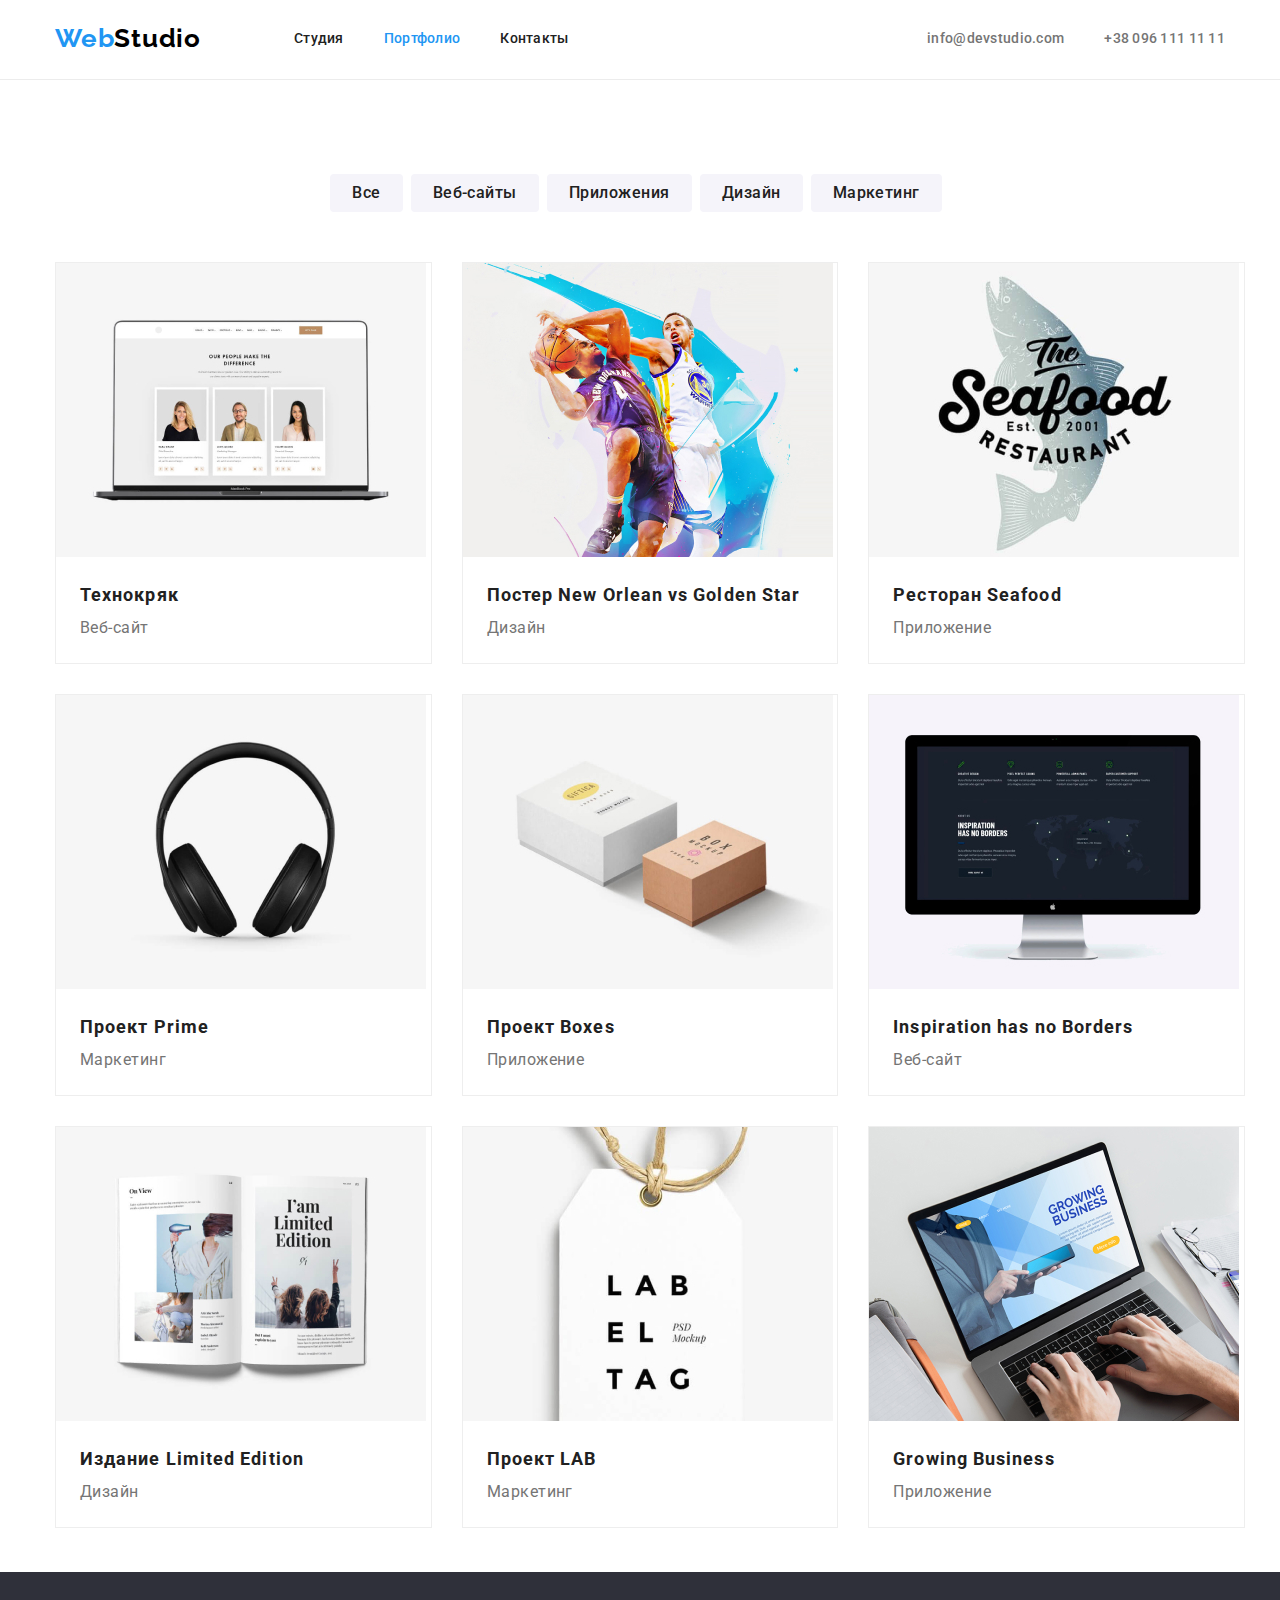
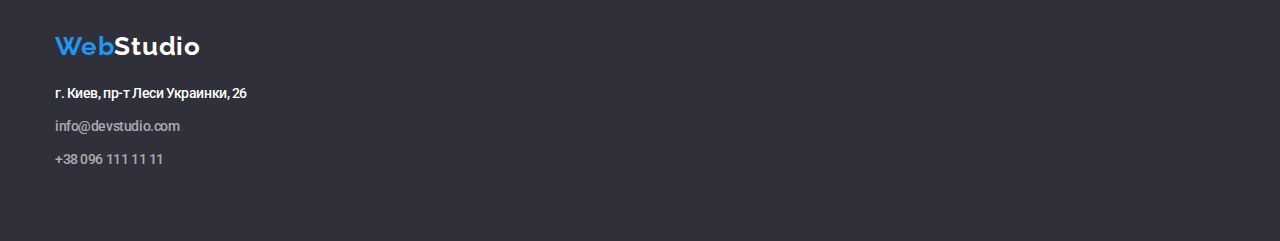
==== commit b35e63c7: "one more time" ====
--- a/portfolio.html
+++ b/portfolio.html
@@ -59,65 +59,81 @@
     </header>
     <main class="portmain">
       <section class="sectionportmain">
-        <h1 hidden>Портфолио</h1>
-        <ul class="buttonsfilt">
-          <li><button type="button">Все</button></li>
-          <li><button type="button">Веб-сайты</button></li>
-          <li><button type="button">Приложения</button></li>
-          <li><button type="button">Дизайн</button></li>
-          <li><button on type="button">Маркетинг</button></li>
-        </ul>
-        <ul class="portlist">
-          <li>
-            <img
-              src="./images/img.jpg"
-              alt="laptop"
-              width="calc(100% / 3 - 30px)"
-            />
-            <h2>Технокряк</h2>
-            <p>Веб-сайт</p>
-          </li>
-          <li>
-            <img src="./images/img-1.jpg" alt="laptop" />
-            <h2>Постер New Orlean vs Golden Star</h2>
-            <p>Дизайн</p>
-          </li>
-          <li>
-            <img src="./images/img-2.jpg" alt="laptop" />
-            <h2>Ресторан Seafood</h2>
-            <p>Приложение</p>
-          </li>
-          <li>
-            <img src="./images/img-3.jpg" alt="laptop" />
-            <h2>Проект Prime</h2>
-            <p>Маркетинг</p>
-          </li>
-          <li>
-            <img src="./images/img-4.jpg" alt="laptop" />
-            <h2>Проект Boxes</h2>
-            <p>Приложение</p>
-          </li>
-          <li>
-            <img src="./images/img-5.jpg" alt="laptop" />
-            <h2>Inspiration has no Borders</h2>
-            <p>Веб-сайт</p>
-          </li>
-          <li>
-            <img src="./images/img-6.jpg" alt="laptop" />
-            <h2>Издание Limited Edition</h2>
-            <p>Дизайн</p>
-          </li>
-          <li>
-            <img src="./images/img-7.jpg" alt="laptop" />
-            <h2>Проект LAB</h2>
-            <p>Маркетинг</p>
-          </li>
-          <li>
-            <img src="./images/img-8.jpg" alt="laptop" />
-            <h2>Growing Business</h2>
-            <p>Приложение</p>
-          </li>
-        </ul>
+        <div class="section">
+          <h1 hidden>Портфолио</h1>
+          <ul class="buttonsfilt">
+            <li><button type="button">Все</button></li>
+            <li><button type="button">Веб-сайты</button></li>
+            <li><button type="button">Приложения</button></li>
+            <li><button type="button">Дизайн</button></li>
+            <li><button on type="button">Маркетинг</button></li>
+          </ul>
+          <ul class="portlist">
+            <li>
+              <img src="./images/img.jpg" alt="laptop" />
+              <div class="portlistcont">
+                <h2>Технокряк</h2>
+                <p>Веб-сайт</p>
+              </div>
+            </li>
+            <li>
+              <img src="./images/img-1.jpg" alt="laptop" />
+              <div class="portlistcont">
+                <h2>Постер New Orlean vs Golden Star</h2>
+                <p>Дизайн</p>
+              </div>
+            </li>
+            <li>
+              <img src="./images/img-2.jpg" alt="laptop" />
+              <div class="portlistcont">
+                <h2>Ресторан Seafood</h2>
+                <p>Приложение</p>
+              </div>
+            </li>
+            <li>
+              <img src="./images/img-3.jpg" alt="laptop" />
+              <div class="portlistcont">
+                <h2>Проект Prime</h2>
+                <p>Маркетинг</p>
+              </div>
+            </li>
+            <li>
+              <img src="./images/img-4.jpg" alt="laptop" />
+              <div class="portlistcont">
+                <h2>Проект Boxes</h2>
+                <p>Приложение</p>
+              </div>
+            </li>
+            <li>
+              <img src="./images/img-5.jpg" alt="laptop" />
+              <div class="portlistcont">
+                <h2>Inspiration has no Borders</h2>
+                <p>Веб-сайт</p>
+              </div>
+            </li>
+            <li>
+              <img src="./images/img-6.jpg" alt="laptop" />
+              <div class="portlistcont">
+                <h2>Издание Limited Edition</h2>
+                <p>Дизайн</p>
+              </div>
+            </li>
+            <li>
+              <img src="./images/img-7.jpg" alt="laptop" />
+              <div class="portlistcont">
+                <h2>Проект LAB</h2>
+                <p>Маркетинг</p>
+              </div>
+            </li>
+            <li>
+              <img src="./images/img-8.jpg" alt="laptop" />
+              <div class="portlistcont">
+                <h2>Growing Business</h2>
+                <p>Приложение</p>
+              </div>
+            </li>
+          </ul>
+        </div>
       </section>
     </main>
     <footer class="footer">
--- a/css/styles.css
+++ b/css/styles.css
@@ -61,7 +61,7 @@
   border-bottom-color: var(--ninth-text-color);
 }
 .sectionhead {
-  width: 1170px;
+  width: 1200px;
   margin-left: auto;
   margin-right: auto;
   padding-left: 15px;
@@ -127,7 +127,7 @@
 /* main */
 
 .section {
-  width: 1170px;
+  width: 1200px;
   margin-left: auto;
   margin-right: auto;
   padding-top: 94px;
@@ -235,7 +235,7 @@
   line-height: 1.17;
   text-align: center;
   letter-spacing: 0.03em;
-  padding-bottom: 50px;
+  margin-bottom: 50px;
 }
 /* Team */
 .team {
@@ -251,8 +251,9 @@
 .teammember {
   font-weight: 500;
 }
-.teamtitle {
-  padding-bottom: 50px;
+.teamcont {
+  padding-top: 30px;
+  padding-bottom: 30px;
 }
 .teammember,
 .teamrole {
@@ -260,11 +261,10 @@
   line-height: 1.19;
   text-align: center;
   letter-spacing: 0.03em;
-  margin-top: 30px;
 }
 .teamrole {
   margin-top: 10px;
-  padding-bottom: 30px;
+
   font-weight: 400;
 }
 
@@ -281,16 +281,12 @@
   color: var(--first-text-color);
 }
 .sectionportmain {
-  width: 1170px;
-  margin-left: auto;
-  margin-right: auto;
-  padding-top: 94px;
-  padding-bottom: 94px;
-  padding-left: 15px;
-  padding-right: 15px;
+  width: 1200px;
+  margin-left: auto;
+  margin-right: auto;
 }
 .buttonsfilt {
-  padding-bottom: 34px;
+  margin-bottom: 50px;
 }
 .buttonsfilt li {
   margin-right: 8px;
@@ -335,16 +331,10 @@
   letter-spacing: 0.03em;
 }
 .portlist h2 {
-  padding-left: 24px;
-  padding-right: 24px;
-  padding-bottom: 4px;
-  padding-top: 20px;
-}
-.portlist p {
-  padding-left: 24px;
-  padding-right: 24px;
-  padding-bottom: 20px;
-}
+  font-weight: 700;
+  margin-bottom: 4px;
+}
+
 .portlist li {
   padding-left: 0;
   border-style: solid;
@@ -359,6 +349,8 @@
 .portlist {
   display: flex;
   flex-wrap: wrap;
+  margin-right: -50px;
+  margin-bottom: -50px;
 }
 .portlist img,
 .whatwedo img,
@@ -366,6 +358,12 @@
   max-width: 100%;
   height: auto;
 }
+.portlistcont {
+  padding-left: 24px;
+  padding-right: 24px;
+  padding-bottom: 20px;
+  padding-top: 20px;
+}
 .portlist li {
   margin-right: 30px;
   margin-bottom: 30px;
@@ -391,7 +389,7 @@
   margin-bottom: 9px;
 }
 .sectionfooter {
-  width: 1170px;
+  width: 1200px;
   margin-left: auto;
   margin-right: auto;
   padding-left: 15px;
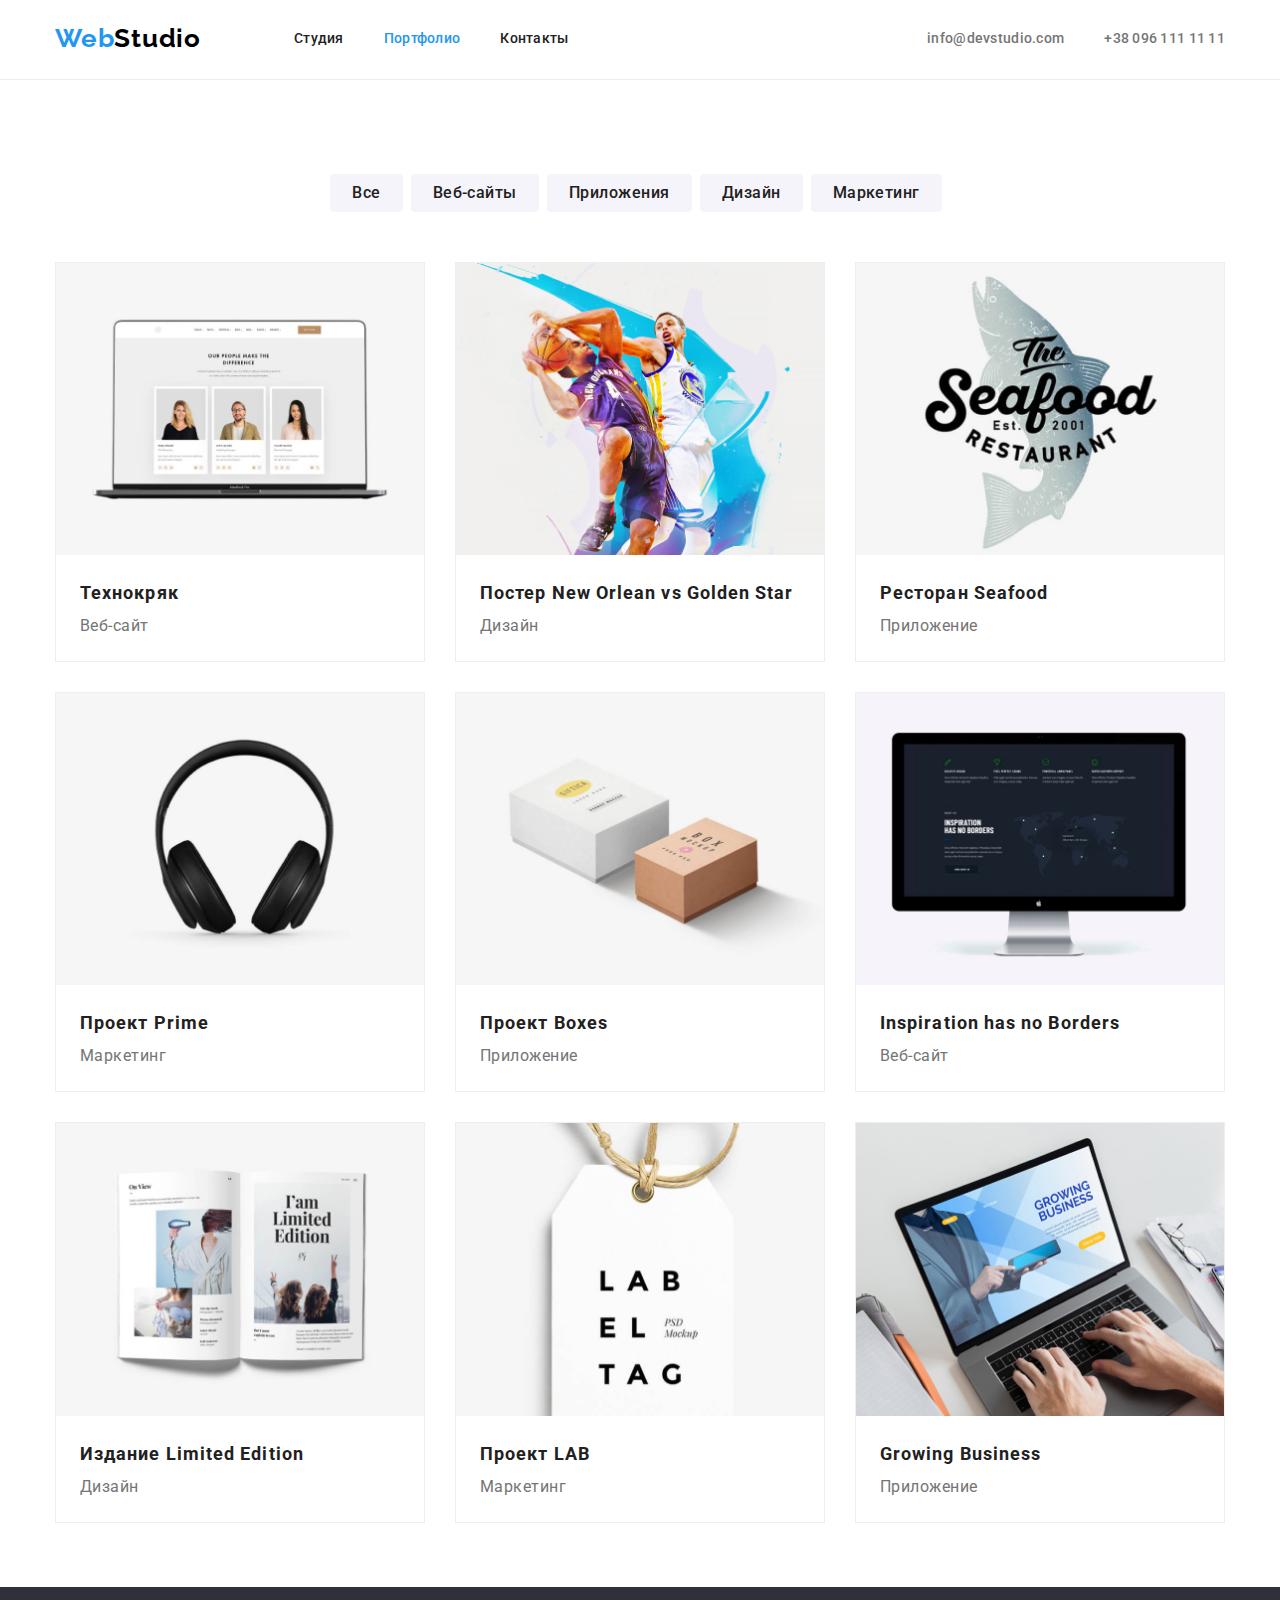
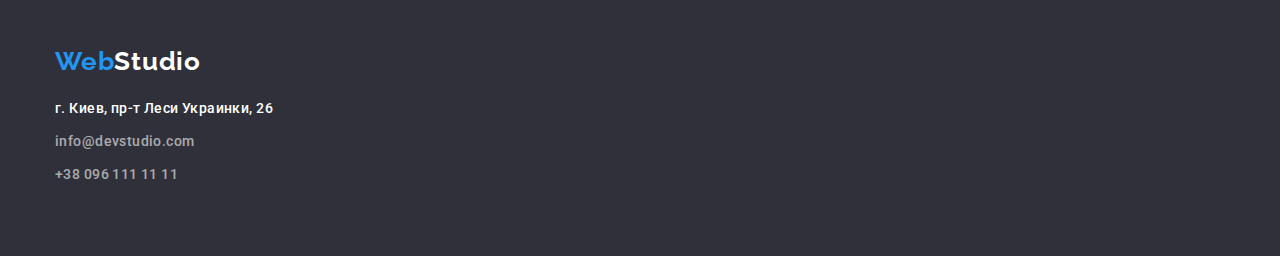
==== commit 98fa53cd: "one more time 2" ====
--- a/portfolio.html
+++ b/portfolio.html
@@ -21,7 +21,7 @@
   <body class="portbody">
     <!-- Header -->
     <header class="header-pos">
-      <div class="sectionhead">
+      <div class="containerhead">
         <nav class="nav">
           <!-- Logo -->
           <a href="./index.html" class="logo">
@@ -57,9 +57,9 @@
         </ul>
       </div>
     </header>
-    <main class="portmain">
-      <section class="sectionportmain">
-        <div class="section">
+    <main>
+      <section class="portmain">
+        <div class="container">
           <h1 hidden>Портфолио</h1>
           <ul class="buttonsfilt">
             <li><button type="button">Все</button></li>
@@ -137,7 +137,7 @@
       </section>
     </main>
     <footer class="footer">
-      <div class="sectionfooter">
+      <div class="containerfooter">
         <!-- Logo -->
         <a href="./index.html" class="logo">
           <span class="logoweb">Web</span><span class="studio">Studio</span>
--- a/css/styles.css
+++ b/css/styles.css
@@ -29,7 +29,7 @@
   font-family: Roboto, sans-serif;
   font-style: normal;
   font-weight: 500;
-  letter-spacing: -0.03em;
+  letter-spacing: 0.03em;
   font-size: 14px;
   line-height: 1.7;
   list-style: none;
@@ -60,7 +60,7 @@
   border-right-width: 0;
   border-bottom-color: var(--ninth-text-color);
 }
-.sectionhead {
+.containerhead {
   width: 1200px;
   margin-left: auto;
   margin-right: auto;
@@ -71,7 +71,7 @@
 nav ul,
 .header-pos,
 .headercontacts,
-.sectionhead,
+.containerhead,
 nav,
 .highlights ul,
 .whatwedo ul,
@@ -126,12 +126,11 @@
 }
 /* main */
 
-.section {
+.container {
   width: 1200px;
   margin-left: auto;
   margin-right: auto;
-  padding-top: 94px;
-  padding-bottom: 94px;
+
   padding-left: 15px;
   padding-right: 15px;
 }
@@ -199,6 +198,7 @@
 /* Highlights */
 .highlights {
   padding-bottom: 47px;
+  padding-top: 94px;
 }
 .highlights li,
 .whatwedo li,
@@ -224,6 +224,7 @@
 /* What we do */
 .whatwedo {
   padding-top: 47px;
+  padding-bottom: 94px;
 }
 .whatwedo li {
   width: 370px;
@@ -240,6 +241,8 @@
 /* Team */
 .team {
   background-color: var(--sixth-text-color);
+  padding-top: 94px;
+  padding-bottom: 94px;
 }
 
 .team li {
@@ -280,10 +283,11 @@
 .portbody {
   color: var(--first-text-color);
 }
-.sectionportmain {
-  width: 1200px;
-  margin-left: auto;
-  margin-right: auto;
+.portmain {
+  margin-left: auto;
+  margin-right: auto;
+  padding-top: 94px;
+  padding-bottom: 94px;
 }
 .buttonsfilt {
   margin-bottom: 50px;
@@ -349,8 +353,8 @@
 .portlist {
   display: flex;
   flex-wrap: wrap;
-  margin-right: -50px;
-  margin-bottom: -50px;
+  margin-right: -30px;
+  margin-bottom: -30px;
 }
 .portlist img,
 .whatwedo img,
@@ -388,7 +392,7 @@
   margin-top: 9px;
   margin-bottom: 9px;
 }
-.sectionfooter {
+.containerfooter {
   width: 1200px;
   margin-left: auto;
   margin-right: auto;
